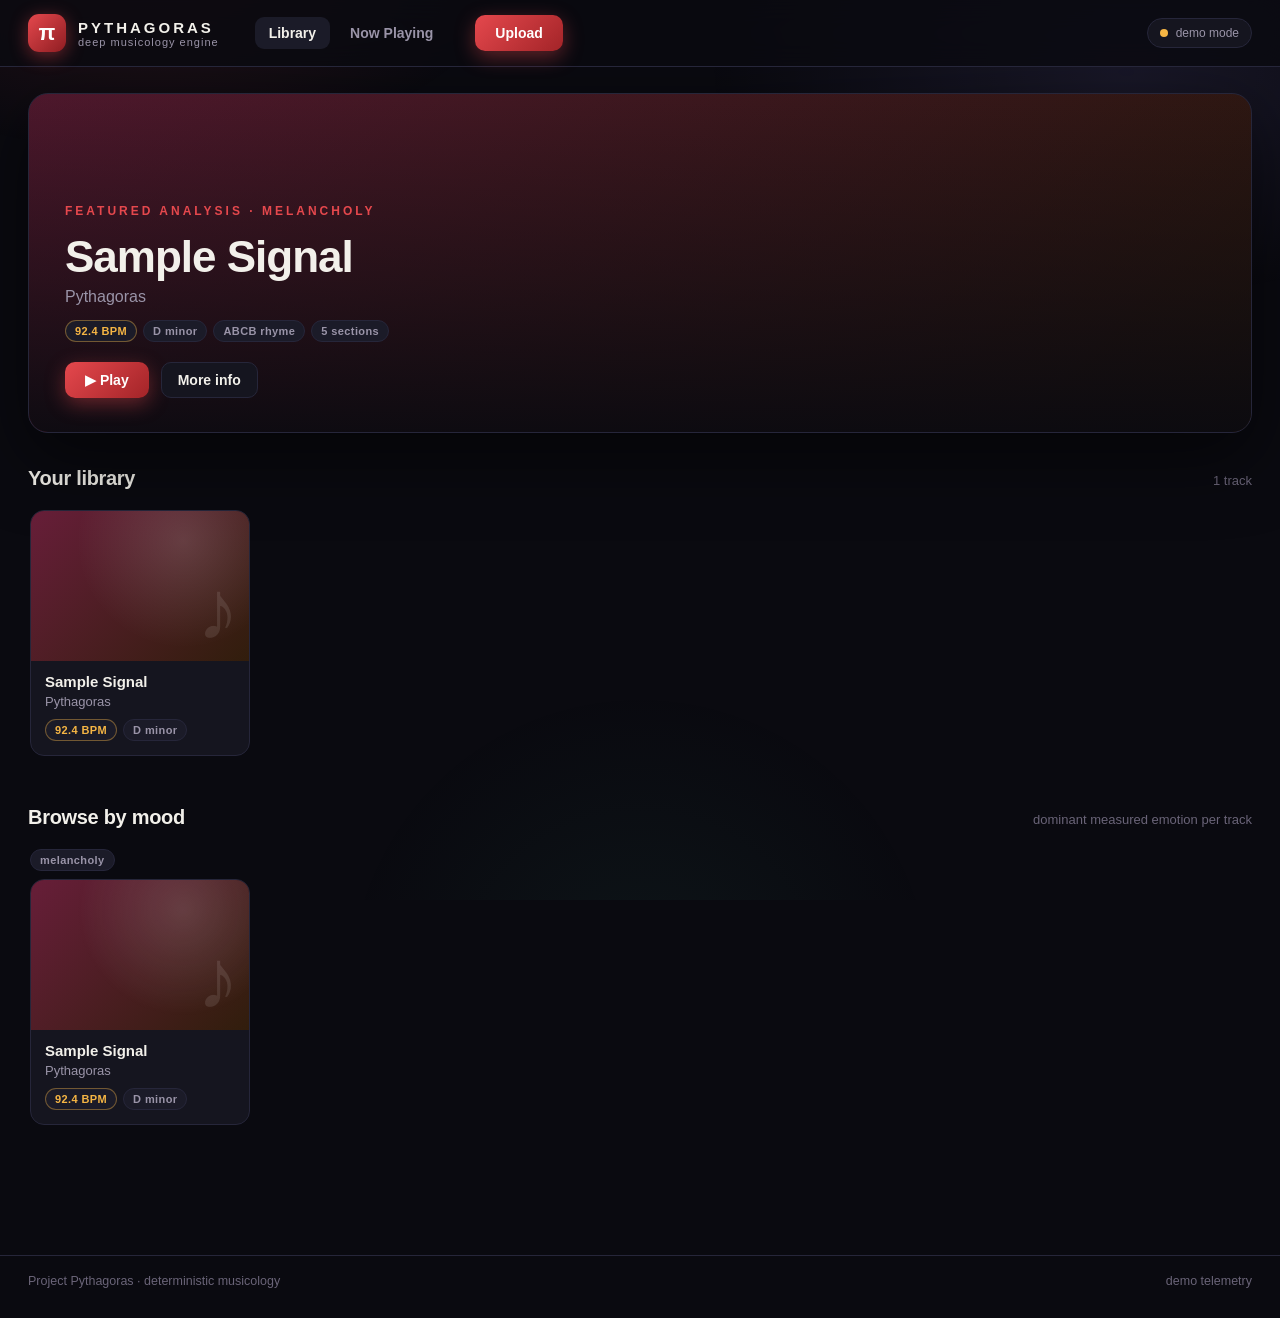
==== frontend/index.html @ 04fb575c "Dashboard: API defaults to same origin (fixes Codespaces/localhost)" ====
<!doctype html>
<html lang="en">
  <head>
    <meta charset="UTF-8" />
    <meta name="viewport" content="width=device-width, initial-scale=1.0" />
    <title>Project Pythagoras — Deep Musicology</title>
    <link rel="stylesheet" href="./styles.css" />
  </head>
  <body>
    <div id="bg-glow" aria-hidden="true"></div>

    <header id="topbar">
      <div class="brand">
        <div class="brand-mark">π</div>
        <div class="brand-text">
          <span class="brand-name">PYTHAGORAS</span>
          <span class="brand-sub">deep musicology engine</span>
        </div>
      </div>
      <nav class="topnav">
        <button class="nav-link active" data-nav="library">Library</button>
        <button class="nav-link" data-nav="detail-demo">Now Playing</button>
      </nav>
      <button id="upload-btn" class="cta-btn">Upload</button>
      <div id="analyzing-pill" class="analyzing-pill hidden"><span class="spinner"></span><span id="analyzing-label">Analyzing…</span></div>
      <div id="api-status" class="api-status" title="Backend connection">
        <span class="dot"></span><span class="label">connecting…</span>
      </div>
    </header>

    <main id="app">
      <!-- Library view -->
      <section id="view-library" class="view">
        <div id="billboard"></div>

        <div id="carousels"></div>
      </section>

      <!-- Track detail view -->
      <section id="view-detail" class="view hidden">
        <button id="back-btn" class="ghost-btn">← Library</button>
        <div id="detail-content"></div>
      </section>

      <div id="toast" class="toast hidden"></div>

      <!-- Upload modal -->
      <div id="upload-modal" class="modal hidden">
        <div class="modal-card up-card">
          <button id="up-close" class="modal-x" aria-label="Close">×</button>

          <div id="up-form">
            <p class="eyebrow">Ingest</p>
            <h2>Add to your library</h2>
            <p class="panel-sub">Drop audio and artwork. The pipeline measures everything before any story is told.</p>
            <div class="up-grid">
              <div class="up-dropzones">
                <div id="up-audio-dz" class="dropzone">
                  <input id="up-audio" type="file" accept=".mp3,.wav,.ogg,.flac,.m4a,.aac" hidden />
                  <div class="dz-idle" id="up-audio-idle">
                    <div class="dz-icon">♪</div>
                    <div><b>Drop audio here</b><span>or click to browse · mp3 wav ogg flac m4a</span></div>
                  </div>
                  <div class="dz-file hidden" id="up-audio-file">
                    <canvas id="up-wave" width="300" height="64"></canvas>
                    <div class="dz-file-meta">
                      <b id="up-audio-name">—</b><span id="up-audio-sub">—</span>
                    </div>
                    <button id="up-audio-clear" class="dz-clear" aria-label="Remove audio">×</button>
                  </div>
                </div>
                <div id="up-art-dz" class="dropzone dz-art">
                  <input id="up-artwork" type="file" accept=".jpg,.jpeg,.png,.webp" hidden />
                  <div class="dz-idle" id="up-art-idle">
                    <div class="dz-icon">◈</div>
                    <div><b>Cover art</b><span>optional · jpg png webp</span></div>
                  </div>
                  <img id="up-art-preview" class="dz-art-img hidden" alt="Cover art preview" />
                  <button id="up-art-clear" class="dz-clear hidden" aria-label="Remove artwork">×</button>
                </div>
              </div>
              <div class="up-meta">
                <label>Title<input id="up-title" type="text" placeholder="Track title" autocomplete="off" /></label>
                <label>Artist<input id="up-artist" type="text" placeholder="Artist" autocomplete="off" /></label>
                <div class="up-preview-label">Library preview</div>
                <div class="up-preview-card">
                  <div class="cover" id="up-preview-cover" style="--h1:280;--h2:330"><span class="cover-glyph">♪</span></div>
                  <div class="track-meta">
                    <h3 id="up-preview-title">Untitled</h3>
                    <p class="artist" id="up-preview-artist">Unknown Artist</p>
                    <div class="chip-row"><span class="chip">analysis pending</span></div>
                  </div>
                </div>
              </div>
            </div>
            <div class="modal-actions">
              <button id="up-cancel" class="ghost-btn">Cancel</button>
              <button id="up-submit" class="cta-btn">Upload &amp; analyze</button>
            </div>
          </div>

          <div id="up-progress" class="hidden">
            <p class="eyebrow">Pipeline</p>
            <h2 id="up-prog-title">Analyzing…</h2>
            <p class="panel-sub" id="up-prog-sub">Deterministic measurements, in order. Nothing is guessed.</p>
            <div class="pipe-bar"><div id="up-prog-fill"></div></div>
            <ol id="up-stages" class="pipe-stages"></ol>
          </div>
        </div>
      </div>

      <!-- Job progress -->
      <div id="job-panel" class="job-panel hidden">
        <button id="job-close" class="ghost-btn" aria-label="Dismiss">×</button>
        <div class="job-info"><b id="job-title">Analyzing…</b><span id="job-stage">Queued</span></div>
        <div class="job-bar"><div id="job-fill"></div></div>
      </div>
    </main>

    <footer id="footer">
      <span>Project Pythagoras · deterministic musicology</span>
      <span id="footer-mode">demo telemetry</span>
    </footer>

    <script>
      // Same-origin by default: when the API serves this page (localhost or a
      // Codespaces forwarded URL), the API is right here. Override by setting
      // window.PYTHAGORAS_API_BASE before this script if the API lives elsewhere.
      window.PYTHAGORAS_API_BASE = window.PYTHAGORAS_API_BASE || window.location.origin;
    </script>
    <script type="module" src="./src/main.js"></script>
  </body>
</html>
---- frontend/styles.css ----
/* Project Pythagoras — dark studio theme */

:root {
  --bg: #0a0a10;
  --bg-2: #101018;
  --surface: #15151f;
  --surface-2: #1b1b28;
  --border: #26263a;
  --text: #f2f0ea;
  --muted: #9a94a8;
  --faint: #6a6478;
  --accent: #e5484d;
  --accent-soft: rgba(229, 72, 77, 0.14);
  --amber: #f5b544;
  --teal: #4fd1a5;
  --violet: #9b8cff;
  --radius: 14px;
  --font: "Inter", -apple-system, BlinkMacSystemFont, "Segoe UI", Roboto, sans-serif;
}

* { box-sizing: border-box; }
html, body { margin: 0; padding: 0; }
body {
  background: var(--bg);
  color: var(--text);
  font-family: var(--font);
  min-height: 100vh;
  -webkit-font-smoothing: antialiased;
}

#bg-glow {
  position: fixed; inset: 0; pointer-events: none; z-index: 0;
  background:
    radial-gradient(600px 320px at 12% -4%, rgba(229, 72, 77, 0.13), transparent 60%),
    radial-gradient(700px 380px at 88% 8%, rgba(155, 140, 255, 0.10), transparent 60%),
    radial-gradient(500px 500px at 50% 110%, rgba(79, 209, 165, 0.06), transparent 60%);
}

#topbar {
  position: sticky; top: 0; z-index: 20;
  display: flex; align-items: center; gap: 28px;
  padding: 14px 28px;
  background: rgba(10, 10, 16, 0.82);
  backdrop-filter: blur(14px);
  border-bottom: 1px solid var(--border);
}
.brand { display: flex; align-items: center; gap: 12px; }
.brand-mark {
  width: 38px; height: 38px; border-radius: 11px;
  display: grid; place-items: center;
  font-size: 22px; font-weight: 800; color: #fff;
  background: linear-gradient(135deg, var(--accent), #8f1d22);
  box-shadow: 0 4px 18px rgba(229, 72, 77, 0.45);
}
.brand-name { display: block; font-weight: 800; letter-spacing: 3px; font-size: 15px; }
.brand-sub { display: block; font-size: 11px; color: var(--muted); letter-spacing: 1px; }
.topnav { display: flex; gap: 6px; margin-left: 8px; }
.nav-link {
  background: none; border: none; color: var(--muted);
  font-size: 14px; font-weight: 600; padding: 8px 14px; border-radius: 9px;
  cursor: pointer; transition: all .18s;
}
.nav-link:hover { color: var(--text); background: var(--surface); }
.nav-link.active { color: var(--text); background: var(--surface-2); }
.api-status {
  margin-left: auto; display: flex; align-items: center; gap: 8px;
  font-size: 12px; color: var(--muted);
  padding: 7px 12px; border: 1px solid var(--border); border-radius: 99px;
  background: var(--surface);
}
.api-status .dot { width: 8px; height: 8px; border-radius: 50%; background: var(--amber); }
.api-status.ok .dot { background: var(--teal); box-shadow: 0 0 8px var(--teal); }
.api-status.ok .label { color: var(--teal); }

#app { position: relative; z-index: 1; max-width: 1280px; margin: 0 auto; padding: 0 28px 80px; }
.view.hidden { display: none; }

/* ---------- Hero ---------- */
.hero {
  display: grid; grid-template-columns: 1.1fr 0.9fr; gap: 40px;
  align-items: center; padding: 56px 0 40px;
}
.eyebrow {
  text-transform: uppercase; letter-spacing: 3px; font-size: 12px;
  color: var(--accent); font-weight: 700; margin: 0 0 14px;
}
.hero h1 { font-size: 46px; line-height: 1.08; margin: 0 0 16px; font-weight: 800; letter-spacing: -1px; }
.hero h1 em { font-style: normal; color: var(--accent); }
.lede { color: var(--muted); font-size: 16px; line-height: 1.65; max-width: 52ch; margin: 0 0 28px; }
.hero-stats { display: flex; gap: 34px; }
.stat-num { display: block; font-size: 30px; font-weight: 800; }
.stat-label { font-size: 12px; color: var(--muted); text-transform: uppercase; letter-spacing: 1.5px; }
.hero-visual canvas { width: 100%; height: auto; border-radius: var(--radius); border: 1px solid var(--border); background: var(--bg-2); }

/* ---------- Carousels ---------- */
.carousel-block { margin: 34px 0; }
.carousel-head { display: flex; align-items: baseline; justify-content: space-between; margin-bottom: 14px; }
.carousel-head h2 { font-size: 20px; margin: 0; font-weight: 750; letter-spacing: -0.3px; }
.carousel-head span { font-size: 13px; color: var(--faint); }
.carousel {
  display: flex; gap: 16px; overflow-x: auto; padding: 6px 2px 16px;
  scroll-snap-type: x mandatory; scrollbar-width: thin;
}
.track-card {
  flex: 0 0 220px; scroll-snap-align: start;
  background: var(--surface); border: 1px solid var(--border);
  border-radius: var(--radius); overflow: hidden; cursor: pointer;
  transition: transform .18s, border-color .18s, box-shadow .18s;
}
.track-card:hover { transform: translateY(-4px); border-color: #3a3a55; box-shadow: 0 14px 34px rgba(0,0,0,.5); }
.cover {
  height: 150px; position: relative; overflow: hidden;
  background: linear-gradient(135deg, hsl(var(--h1), 55%, 26%), hsl(var(--h2), 60%, 12%));
}
.cover::after {
  content: ""; position: absolute; inset: 0;
  background: radial-gradient(circle at 70% 20%, rgba(255,255,255,.14), transparent 55%);
}
.cover .cover-glyph {
  position: absolute; right: 10px; bottom: 2px;
  font-size: 84px; font-weight: 900; color: rgba(255,255,255,.10);
}
.cover .play-hover {
  position: absolute; inset: 0; display: grid; place-items: center;
  background: rgba(0,0,0,.45); opacity: 0; transition: opacity .18s;
}
.track-card:hover .play-hover { opacity: 1; }
.play-hover .pp {
  width: 52px; height: 52px; border-radius: 50%; border: none; cursor: pointer;
  background: var(--accent); color: #fff; font-size: 20px;
  box-shadow: 0 6px 22px rgba(229,72,77,.55);
}
.track-meta { padding: 12px 14px 14px; }
.track-meta h3 { margin: 0 0 4px; font-size: 15px; font-weight: 700; white-space: nowrap; overflow: hidden; text-overflow: ellipsis; }
.track-meta .artist { margin: 0 0 10px; font-size: 13px; color: var(--muted); }
.chip-row { display: flex; gap: 6px; flex-wrap: wrap; }
.chip {
  font-size: 11px; font-weight: 700; padding: 4px 9px; border-radius: 99px;
  background: var(--surface-2); border: 1px solid var(--border); color: var(--muted);
  letter-spacing: .4px;
}
.chip.hot { color: var(--amber); border-color: rgba(245,181,68,.4); }
.empty-note { color: var(--faint); font-size: 14px; padding: 18px; border: 1px dashed var(--border); border-radius: var(--radius); }

/* ---------- Detail ---------- */
.ghost-btn {
  background: var(--surface); border: 1px solid var(--border); color: var(--text);
  padding: 9px 16px; border-radius: 10px; cursor: pointer; font-size: 14px; font-weight: 600;
  margin: 26px 0 18px; transition: all .18s;
}
.ghost-btn:hover { border-color: #3a3a55; background: var(--surface-2); }
.detail-head { display: flex; gap: 26px; align-items: center; margin-bottom: 26px; }
.detail-cover {
  width: 168px; height: 168px; border-radius: 18px; flex: none; position: relative; overflow: hidden;
  background: linear-gradient(135deg, hsl(var(--h1), 55%, 30%), hsl(var(--h2), 60%, 13%));
  border: 1px solid var(--border);
  box-shadow: 0 18px 50px rgba(0,0,0,.55);
}
.detail-cover .cover-glyph { position: absolute; right: 12px; bottom: 0; font-size: 120px; font-weight: 900; color: rgba(255,255,255,.12); }
.detail-head h1 { margin: 0 0 6px; font-size: 34px; letter-spacing: -0.8px; }
.detail-head .artist { margin: 0 0 14px; color: var(--muted); font-size: 16px; }
.panel {
  background: var(--surface); border: 1px solid var(--border);
  border-radius: var(--radius); padding: 20px 22px; margin-bottom: 20px;
}
.panel h2 { margin: 0 0 4px; font-size: 16px; font-weight: 750; letter-spacing: .2px; }
.panel .panel-sub { margin: 0 0 16px; font-size: 13px; color: var(--faint); }
.detail-grid { display: grid; grid-template-columns: 1.5fr 1fr; gap: 20px; align-items: start; }
@media (max-width: 900px) { .detail-grid { grid-template-columns: 1fr; } .hero { grid-template-columns: 1fr; } }

/* Player */
.transport { display: flex; align-items: center; gap: 16px; margin-bottom: 14px; }
.big-play {
  width: 58px; height: 58px; border-radius: 50%; border: none; cursor: pointer; flex: none;
  background: linear-gradient(135deg, var(--accent), #a32428); color: #fff; font-size: 22px;
  box-shadow: 0 8px 26px rgba(229,72,77,.5); transition: transform .15s;
}
.big-play:hover { transform: scale(1.06); }
.big-play:disabled { opacity: .45; cursor: default; transform: none; }
.time-read { font-variant-numeric: tabular-nums; font-size: 14px; color: var(--muted); white-space: nowrap; }
.time-read b { color: var(--text); font-weight: 700; }
.deck-toggle { margin-left: auto; display: flex; background: var(--bg-2); border: 1px solid var(--border); border-radius: 10px; padding: 3px; }
.deck-toggle button {
  border: none; background: none; color: var(--muted); font-size: 12.5px; font-weight: 700;
  padding: 7px 13px; border-radius: 7px; cursor: pointer;
}
.deck-toggle button.active { background: var(--surface-2); color: var(--text); box-shadow: 0 2px 8px rgba(0,0,0,.4); }
#wave-wrap { position: relative; }
#wave { width: 100%; height: 132px; display: block; border-radius: 10px; background: var(--bg-2); border: 1px solid var(--border); cursor: pointer; }
.seg-legend { display: flex; gap: 8px; flex-wrap: wrap; margin-top: 12px; }
.seg-pill {
  font-size: 12px; font-weight: 700; padding: 5px 11px; border-radius: 99px; cursor: pointer;
  border: 1px solid var(--border); background: var(--bg-2); color: var(--muted); transition: all .15s;
}
.seg-pill.active { color: #fff; border-color: transparent; }
.chord-strip { display: flex; gap: 8px; margin-top: 14px; flex-wrap: wrap; }
.chord-chip {
  min-width: 52px; text-align: center; font-weight: 800; font-size: 15px;
  padding: 8px 10px; border-radius: 10px; border: 1px solid var(--border);
  background: var(--bg-2); color: var(--muted); transition: all .15s;
}
.chord-chip.active { color: #0a0a10; background: var(--amber); border-color: var(--amber); box-shadow: 0 0 16px rgba(245,181,68,.5); }
.player-note { margin: 12px 0 0; font-size: 12.5px; color: var(--faint); }

/* Telemetry */
.tele-grid { display: grid; grid-template-columns: repeat(4, 1fr); gap: 12px; margin-bottom: 18px; }
@media (max-width: 700px) { .tele-grid { grid-template-columns: repeat(2, 1fr); } }
.tele-cell { background: var(--bg-2); border: 1px solid var(--border); border-radius: 11px; padding: 13px 14px; }
.tele-cell .k { font-size: 11px; text-transform: uppercase; letter-spacing: 1.4px; color: var(--faint); margin-bottom: 6px; }
.tele-cell .v { font-size: 21px; font-weight: 800; }
.tele-cell .v small { font-size: 13px; color: var(--muted); font-weight: 600; }
.mood-row { margin: 10px 0; }
.mood-row .mood-top { display: flex; justify-content: space-between; font-size: 13px; margin-bottom: 6px; }
.mood-row .mood-top b { text-transform: capitalize; }
.mood-row .mood-top span { color: var(--muted); font-variant-numeric: tabular-nums; }
.mood-bar { height: 8px; border-radius: 99px; background: var(--bg-2); border: 1px solid var(--border); overflow: hidden; }
.mood-fill { height: 100%; border-radius: 99px; background: linear-gradient(90deg, var(--violet), var(--accent)); transition: width .6s ease; }
.essay { color: #d8d4c8; line-height: 1.75; font-size: 14.5px; margin: 0; }

/* Lyrics */
.lyrics { max-height: 420px; overflow-y: auto; padding-right: 8px; }
.lyric-line {
  display: flex; align-items: center; gap: 12px; padding: 10px 12px; border-radius: 10px;
  cursor: pointer; transition: background .15s; border: 1px solid transparent;
}
.lyric-line:hover { background: var(--surface-2); }
.lyric-line .ts { font-size: 11.5px; color: var(--faint); font-variant-numeric: tabular-nums; min-width: 88px; }
.lyric-line .txt { flex: 1; font-size: 15px; }
.lyric-line .rhyme {
  font-size: 11px; font-weight: 800; width: 24px; height: 24px; border-radius: 7px;
  display: grid; place-items: center; background: var(--bg-2);
  border: 1px solid var(--border); color: var(--violet); flex: none;
}
.lyric-line.active { background: var(--accent-soft); border-color: rgba(229,72,77,.45); }
.lyric-line.active .txt { color: #fff; font-weight: 700; }
.lyric-line.active .rhyme { background: var(--accent); color: #fff; border-color: var(--accent); }
.lyric-line.past { opacity: .55; }

.toast {
  position: fixed; bottom: 26px; left: 50%; transform: translateX(-50%);
  background: var(--surface-2); border: 1px solid var(--border); color: var(--text);
  padding: 12px 20px; border-radius: 12px; font-size: 14px; z-index: 50;
  box-shadow: 0 12px 40px rgba(0,0,0,.6);
}
.toast.hidden { display: none; }

#footer {
  position: relative; z-index: 1; max-width: 1280px; margin: 0 auto; padding: 18px 28px 30px;
  display: flex; justify-content: space-between; font-size: 12.5px; color: var(--faint);
  border-top: 1px solid var(--border);
}

/* ---------- Netflix-style billboard ---------- */
#billboard { margin: 26px 0 6px; }
.billboard {
  position: relative; border-radius: 20px; overflow: hidden;
  border: 1px solid var(--border); min-height: 340px;
  display: flex; align-items: flex-end;
  background: linear-gradient(135deg, hsl(var(--h1, 350), 55%, 22%), hsl(var(--h2, 40), 60%, 10%));
  box-shadow: 0 24px 70px rgba(0, 0, 0, 0.55);
}
.billboard-empty { min-height: 220px; align-items: center; }
.billboard-art { position: absolute; inset: 0; width: 100%; height: 100%; object-fit: cover; }
.billboard-shade {
  position: absolute; inset: 0;
  background: linear-gradient(180deg, rgba(10,10,16,0.12) 0%, rgba(10,10,16,0.55) 55%, rgba(10,10,16,0.93) 100%);
}
.billboard-copy { position: relative; padding: 34px 36px; max-width: 660px; }
.billboard-copy h1 { font-size: 44px; margin: 0 0 6px; letter-spacing: -1px; font-weight: 800; }
.billboard-copy h1 em { font-style: normal; color: var(--accent); }
.billboard-copy .artist { color: var(--muted); margin: 0 0 14px; font-size: 16px; }
.billboard-copy .lede { color: var(--muted); font-size: 15px; line-height: 1.6; max-width: 52ch; margin: 0; }
.billboard-actions { display: flex; gap: 12px; margin-top: 20px; align-items: center; }
.billboard-actions .ghost-btn { margin: 0; }

/* ---------- Buttons ---------- */
.cta-btn {
  background: linear-gradient(135deg, var(--accent), #a32428); color: #fff;
  border: none; padding: 10px 20px; border-radius: 10px;
  font-weight: 700; font-size: 14px; cursor: pointer;
  box-shadow: 0 6px 20px rgba(229, 72, 77, 0.4); transition: transform 0.15s;
  white-space: nowrap;
}
.cta-btn:hover { transform: translateY(-1px); }
.cta-btn:disabled { opacity: 0.5; cursor: default; transform: none; }

/* ---------- Artwork ---------- */
.cover-img { position: absolute; inset: 0; width: 100%; height: 100%; object-fit: cover; }

/* ---------- Upload modal ---------- */
.modal {
  position: fixed; inset: 0; z-index: 60; padding: 20px;
  background: rgba(5, 5, 10, 0.72); backdrop-filter: blur(6px);
  display: grid; place-items: center;
}
.modal.hidden { display: none; }
.modal-card {
  width: 100%; max-width: 440px; background: var(--surface);
  border: 1px solid var(--border); border-radius: 18px;
  padding: 26px 28px; box-shadow: 0 30px 80px rgba(0, 0, 0, 0.6);
}
.modal-card h2 { margin: 0 0 4px; font-size: 20px; font-weight: 750; }
.modal-card .panel-sub { margin: 0; font-size: 13px; color: var(--faint); }
.modal-card label { display: block; font-size: 13px; font-weight: 600; color: var(--muted); margin: 14px 0 0; }
.modal-card input[type="text"] {
  width: 100%; margin-top: 6px; background: var(--bg-2);
  border: 1px solid var(--border); border-radius: 10px;
  color: var(--text); padding: 10px 12px; font-size: 14px;
}
.modal-card input[type="text"]:focus { outline: none; border-color: var(--accent); }
.modal-card input[type="file"] { margin-top: 6px; font-size: 13px; color: var(--muted); width: 100%; }
.modal-actions { display: flex; justify-content: flex-end; gap: 10px; margin-top: 22px; }
.modal-actions .ghost-btn { margin: 0; }

/* ---------- Job progress panel ---------- */
.job-panel {
  position: fixed; bottom: 26px; right: 26px; z-index: 55; width: 330px;
  background: var(--surface-2); border: 1px solid var(--border);
  border-radius: 14px; padding: 16px 18px;
  box-shadow: 0 16px 50px rgba(0, 0, 0, 0.6);
}
.job-panel.hidden { display: none; }
.job-info { display: flex; justify-content: space-between; align-items: baseline; gap: 10px; margin-bottom: 10px; padding-right: 26px; }
.job-info b { font-size: 14px; white-space: nowrap; overflow: hidden; text-overflow: ellipsis; }
.job-info span { font-size: 12px; color: var(--muted); white-space: nowrap; }
.job-bar { height: 8px; border-radius: 99px; background: var(--bg); border: 1px solid var(--border); overflow: hidden; }
#job-fill { height: 100%; width: 0%; border-radius: 99px; background: linear-gradient(90deg, var(--violet), var(--accent)); transition: width 0.5s ease; }
#job-close { position: absolute; top: 6px; right: 8px; margin: 0; padding: 4px 10px; font-size: 16px; line-height: 1; }

/* ---------- Upload: ingest studio ---------- */
.up-card { max-width: 720px; position: relative; }
.modal-x {
  position: absolute; top: 12px; right: 14px;
  background: none; border: none; color: var(--faint);
  font-size: 22px; cursor: pointer; line-height: 1; padding: 6px;
}
.modal-x:hover { color: var(--text); }
.up-card h2 { margin: 0 0 4px; font-size: 22px; font-weight: 800; letter-spacing: -0.4px; }
.up-grid { display: grid; grid-template-columns: 1fr 1fr; gap: 20px; margin-top: 18px; }
@media (max-width: 640px) { .up-grid { grid-template-columns: 1fr; } }

.dropzone {
  border: 1.5px dashed #3a3a55; border-radius: 14px;
  background: var(--bg-2); cursor: pointer;
  padding: 22px 18px; text-align: center;
  transition: border-color 0.18s, background 0.18s, box-shadow 0.18s;
  position: relative; overflow: hidden; margin-bottom: 14px;
}
.dropzone:hover { border-color: var(--violet); }
.dropzone.drag {
  border-color: var(--accent); background: var(--accent-soft);
  box-shadow: 0 0 0 4px rgba(229, 72, 77, 0.15), 0 0 30px rgba(229, 72, 77, 0.25);
}
.dz-idle { display: flex; align-items: center; justify-content: center; gap: 14px; }
.dz-icon {
  width: 46px; height: 46px; border-radius: 13px; flex: none;
  display: grid; place-items: center; font-size: 22px; color: #fff;
  background: linear-gradient(135deg, var(--violet), #5a4fd1);
  box-shadow: 0 6px 18px rgba(155, 140, 255, 0.4);
}
.dz-art .dz-icon { background: linear-gradient(135deg, var(--teal), #2a7a5c); box-shadow: 0 6px 18px rgba(79, 209, 165, 0.35); }
.dz-idle b { display: block; font-size: 14px; }
.dz-idle span { display: block; font-size: 12px; color: var(--faint); margin-top: 3px; }
.dz-file { display: flex; align-items: center; gap: 12px; text-align: left; }
#up-wave { width: 120px; height: 44px; flex: none; border-radius: 8px; background: rgba(0, 0, 0, 0.3); }
.dz-file-meta { flex: 1; min-width: 0; }
.dz-file-meta b { display: block; font-size: 13px; white-space: nowrap; overflow: hidden; text-overflow: ellipsis; }
.dz-file-meta span { font-size: 12px; color: var(--muted); font-variant-numeric: tabular-nums; }
.dz-clear {
  position: absolute; top: 8px; right: 8px;
  width: 26px; height: 26px; border-radius: 50%;
  background: rgba(0, 0, 0, 0.55); border: 1px solid var(--border);
  color: var(--text); cursor: pointer; font-size: 14px; line-height: 1;
}
.dz-clear:hover { background: var(--accent); border-color: var(--accent); }
.dz-art { min-height: 118px; display: grid; place-items: center; }
.dz-art-img { position: absolute; inset: 0; width: 100%; height: 100%; object-fit: cover; }
.up-meta label { margin-top: 0; margin-bottom: 14px; }
.up-preview-label { font-size: 11px; text-transform: uppercase; letter-spacing: 1.6px; color: var(--faint); margin: 4px 0 8px; }
.up-preview-card {
  background: var(--bg-2); border: 1px solid var(--border);
  border-radius: var(--radius); overflow: hidden;
  box-shadow: 0 10px 30px rgba(0, 0, 0, 0.4);
}
.up-preview-card .cover { height: 120px; }
.up-preview-card .track-meta { padding: 10px 12px 12px; }
.up-preview-card .track-meta h3 { font-size: 14px; }

/* ---------- Pipeline progress ---------- */
#up-progress h2 { margin: 0 0 4px; }
.pipe-bar { height: 10px; border-radius: 99px; background: var(--bg-2); border: 1px solid var(--border); overflow: hidden; margin: 18px 0 20px; }
#up-prog-fill { height: 100%; width: 0%; border-radius: 99px; background: linear-gradient(90deg, var(--violet), var(--accent), var(--amber)); transition: width 0.5s ease; }
.pipe-stages { list-style: none; margin: 0; padding: 0; display: grid; grid-template-columns: 1fr 1fr; gap: 8px 18px; }
@media (max-width: 640px) { .pipe-stages { grid-template-columns: 1fr; } }
.pipe-stages li { display: flex; align-items: center; gap: 10px; font-size: 13.5px; color: var(--faint); padding: 7px 0; }
.st-ic {
  width: 20px; height: 20px; border-radius: 50%; flex: none;
  border: 2px solid #3a3a55; display: grid; place-items: center;
  font-size: 11px; color: transparent; transition: all 0.25s;
}
.pipe-stages li.done { color: var(--muted); }
.pipe-stages li.done .st-ic { border-color: var(--teal); background: var(--teal); color: #06281c; }
.pipe-stages li.done .st-ic::after { content: "✓"; font-weight: 800; }
.pipe-stages li.active { color: var(--text); font-weight: 700; }
.pipe-stages li.active .st-ic { border-color: var(--accent); animation: pulse-ring 1.1s ease-in-out infinite; }
.pipe-stages li.active .st-ic::after { content: ""; width: 8px; height: 8px; border-radius: 50%; background: var(--accent); }
@keyframes pulse-ring {
  0%, 100% { box-shadow: 0 0 0 0 rgba(229, 72, 77, 0.45); }
  50% { box-shadow: 0 0 0 6px rgba(229, 72, 77, 0); }
}

/* ---------- Analyzing indicator ---------- */
.analyzing-pill {
  display: flex; align-items: center; gap: 8px;
  font-size: 12.5px; font-weight: 700; color: var(--amber);
  padding: 7px 14px; border: 1px solid rgba(245, 181, 68, 0.45);
  border-radius: 99px; background: rgba(245, 181, 68, 0.08);
  white-space: nowrap;
}
.analyzing-pill.hidden { display: none; }
.analyzing-pill .spinner {
  width: 12px; height: 12px; border-radius: 50%; flex: none;
  border: 2px solid rgba(245, 181, 68, 0.3); border-top-color: var(--amber);
  animation: spin 0.8s linear infinite;
}
@keyframes spin { to { transform: rotate(360deg); } }
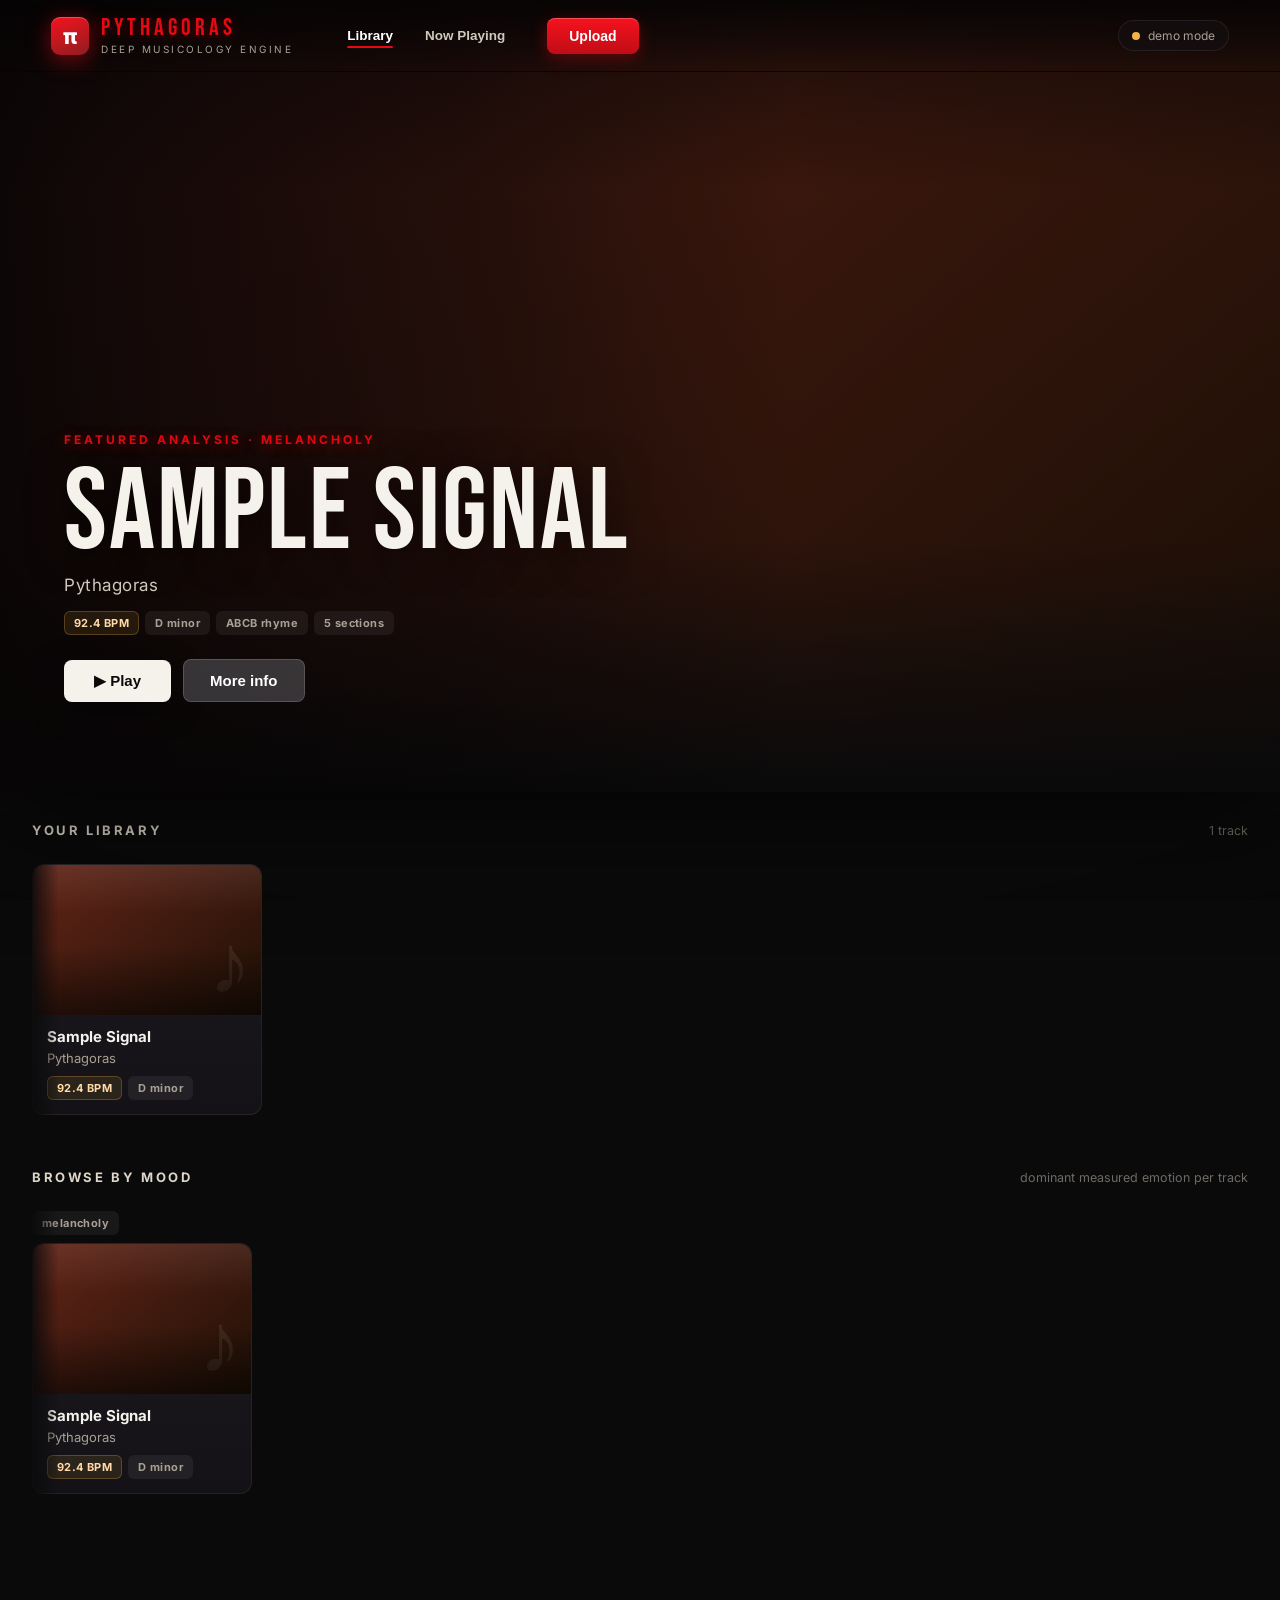
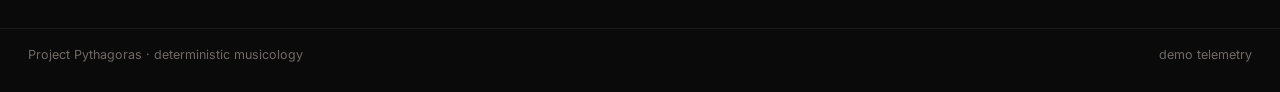
==== commit fb297fbf: "Netflix-cinematic reskin: full-bleed billboard, glass nav, red/black palette, hover-lift rows" ====
--- a/frontend/index.html
+++ b/frontend/index.html
@@ -4,6 +4,12 @@
     <meta charset="UTF-8" />
     <meta name="viewport" content="width=device-width, initial-scale=1.0" />
     <title>Project Pythagoras — Deep Musicology</title>
+    <link rel="preconnect" href="https://fonts.googleapis.com" />
+    <link rel="preconnect" href="https://fonts.gstatic.com" crossorigin />
+    <link
+      href="https://fonts.googleapis.com/css2?family=Bebas+Neue&family=Inter:wght@400;600;700;800&display=swap"
+      rel="stylesheet"
+    />
     <link rel="stylesheet" href="./styles.css" />
   </head>
   <body>
@@ -105,6 +111,7 @@
             <p class="panel-sub" id="up-prog-sub">Deterministic measurements, in order. Nothing is guessed.</p>
             <div class="pipe-bar"><div id="up-prog-fill"></div></div>
             <ol id="up-stages" class="pipe-stages"></ol>
+            <button id="up-back" class="ghost-btn hidden" style="margin-top:18px">← Back to upload</button>
           </div>
         </div>
       </div>
--- a/frontend/styles.css
+++ b/frontend/styles.css
@@ -1,24 +1,30 @@
-/* Project Pythagoras — dark studio theme */
+/* Project Pythagoras — cinematic streaming theme (Netflix-grade, red/black night-sky) */
 
 :root {
-  --bg: #0a0a10;
-  --bg-2: #101018;
-  --surface: #15151f;
-  --surface-2: #1b1b28;
-  --border: #26263a;
-  --text: #f2f0ea;
-  --muted: #9a94a8;
-  --faint: #6a6478;
-  --accent: #e5484d;
-  --accent-soft: rgba(229, 72, 77, 0.14);
+  --bg: #0a0a0b;
+  --bg-2: #121013;
+  --surface: rgba(22, 19, 21, 0.66);
+  --surface-2: rgba(30, 26, 29, 0.72);
+  --surface-solid: #171417;
+  --border: rgba(255, 255, 255, 0.08);
+  --border-strong: rgba(255, 255, 255, 0.16);
+  --text: #f5f2ec;
+  --muted: #a8a094;
+  --faint: #6f6a62;
+  --accent: #e50914;            /* netflix red */
+  --accent-deep: #8f1d22;
+  --accent-soft: rgba(229, 9, 20, 0.14);
   --amber: #f5b544;
-  --teal: #4fd1a5;
-  --violet: #9b8cff;
+  --copper: #d97b2f;
+  --teal: #4fd1a5;              /* functional ok-states only */
+  --violet: #b06a3b;           /* remapped: warm ember, never purple */
   --radius: 14px;
   --font: "Inter", -apple-system, BlinkMacSystemFont, "Segoe UI", Roboto, sans-serif;
+  --display: "Bebas Neue", "Arial Narrow", "Helvetica Neue", Impact, sans-serif;
 }
 
 * { box-sizing: border-box; }
+html { scroll-behavior: smooth; }
 html, body { margin: 0; padding: 0; }
 body {
   background: var(--bg);
@@ -27,64 +33,84 @@
   min-height: 100vh;
   -webkit-font-smoothing: antialiased;
 }
-
+::selection { background: var(--accent); color: #fff; }
+:focus-visible { outline: 2px solid var(--accent); outline-offset: 2px; }
+
+/* Cinematic atmosphere: faint red aura up top + vignette closing in at the edges */
 #bg-glow {
   position: fixed; inset: 0; pointer-events: none; z-index: 0;
   background:
-    radial-gradient(600px 320px at 12% -4%, rgba(229, 72, 77, 0.13), transparent 60%),
-    radial-gradient(700px 380px at 88% 8%, rgba(155, 140, 255, 0.10), transparent 60%),
-    radial-gradient(500px 500px at 50% 110%, rgba(79, 209, 165, 0.06), transparent 60%);
-}
-
+    radial-gradient(900px 420px at 50% -8%, rgba(229, 9, 20, 0.13), transparent 60%),
+    radial-gradient(140% 105% at 50% 42%, transparent 58%, rgba(0, 0, 0, 0.62) 100%);
+}
+
+/* ---------- Floating glass top nav ---------- */
 #topbar {
-  position: sticky; top: 0; z-index: 20;
+  position: fixed; top: 0; left: 0; right: 0; z-index: 20;
   display: flex; align-items: center; gap: 28px;
-  padding: 14px 28px;
-  background: rgba(10, 10, 16, 0.82);
-  backdrop-filter: blur(14px);
-  border-bottom: 1px solid var(--border);
+  padding: 16px 4vw;
+  background: linear-gradient(180deg, rgba(4, 3, 4, 0.78) 0%, rgba(4, 3, 4, 0.25) 70%, transparent 100%);
+  border-bottom: 1px solid transparent;
+  transition: background 0.35s ease, border-color 0.35s ease, backdrop-filter 0.35s ease;
+}
+#topbar.scrolled {
+  background: rgba(8, 7, 8, 0.88);
+  -webkit-backdrop-filter: blur(18px);
+  backdrop-filter: blur(18px);
+  border-bottom-color: var(--border);
 }
 .brand { display: flex; align-items: center; gap: 12px; }
 .brand-mark {
-  width: 38px; height: 38px; border-radius: 11px;
+  width: 38px; height: 38px; border-radius: 9px;
   display: grid; place-items: center;
   font-size: 22px; font-weight: 800; color: #fff;
-  background: linear-gradient(135deg, var(--accent), #8f1d22);
-  box-shadow: 0 4px 18px rgba(229, 72, 77, 0.45);
-}
-.brand-name { display: block; font-weight: 800; letter-spacing: 3px; font-size: 15px; }
-.brand-sub { display: block; font-size: 11px; color: var(--muted); letter-spacing: 1px; }
-.topnav { display: flex; gap: 6px; margin-left: 8px; }
+  background: linear-gradient(160deg, #f6121d, var(--accent-deep));
+  box-shadow: 0 4px 22px rgba(229, 9, 20, 0.55), inset 0 1px 0 rgba(255,255,255,.25);
+}
+.brand-name {
+  display: block; font-family: var(--display);
+  font-size: 24px; letter-spacing: 4px; line-height: 1; color: var(--accent);
+  text-shadow: 0 2px 14px rgba(229, 9, 20, 0.4);
+}
+.brand-sub { display: block; font-size: 10px; color: var(--muted); letter-spacing: 2.5px; text-transform: uppercase; margin-top: 3px; }
+.topnav { display: flex; gap: 4px; margin-left: 12px; }
 .nav-link {
-  background: none; border: none; color: var(--muted);
-  font-size: 14px; font-weight: 600; padding: 8px 14px; border-radius: 9px;
-  cursor: pointer; transition: all .18s;
-}
-.nav-link:hover { color: var(--text); background: var(--surface); }
-.nav-link.active { color: var(--text); background: var(--surface-2); }
+  background: none; border: none; color: #cfc9bd;
+  font-size: 13.5px; font-weight: 600; padding: 8px 14px; border-radius: 8px;
+  cursor: pointer; transition: color 0.18s;
+  position: relative;
+}
+.nav-link:hover { color: #fff; }
+.nav-link.active { color: #fff; }
+.nav-link.active::after {
+  content: ""; position: absolute; left: 14px; right: 14px; bottom: 3px; height: 2px;
+  background: var(--accent); border-radius: 2px;
+}
 .api-status {
   margin-left: auto; display: flex; align-items: center; gap: 8px;
   font-size: 12px; color: var(--muted);
-  padding: 7px 12px; border: 1px solid var(--border); border-radius: 99px;
-  background: var(--surface);
+  padding: 7px 13px; border: 1px solid var(--border); border-radius: 99px;
+  background: rgba(20, 18, 20, 0.55);
+  -webkit-backdrop-filter: blur(10px); backdrop-filter: blur(10px);
 }
 .api-status .dot { width: 8px; height: 8px; border-radius: 50%; background: var(--amber); }
 .api-status.ok .dot { background: var(--teal); box-shadow: 0 0 8px var(--teal); }
 .api-status.ok .label { color: var(--teal); }
 
 #app { position: relative; z-index: 1; max-width: 1280px; margin: 0 auto; padding: 0 28px 80px; }
+#view-detail { padding-top: 92px; }
 .view.hidden { display: none; }
 
-/* ---------- Hero ---------- */
+/* ---------- Hero (legacy block, kept for compatibility) ---------- */
 .hero {
   display: grid; grid-template-columns: 1.1fr 0.9fr; gap: 40px;
-  align-items: center; padding: 56px 0 40px;
+  align-items: center; padding: 120px 0 40px;
 }
 .eyebrow {
   text-transform: uppercase; letter-spacing: 3px; font-size: 12px;
   color: var(--accent); font-weight: 700; margin: 0 0 14px;
 }
-.hero h1 { font-size: 46px; line-height: 1.08; margin: 0 0 16px; font-weight: 800; letter-spacing: -1px; }
+.hero h1 { font-family: var(--display); font-size: 64px; line-height: 0.95; margin: 0 0 16px; letter-spacing: 1px; }
 .hero h1 em { font-style: normal; color: var(--accent); }
 .lede { color: var(--muted); font-size: 16px; line-height: 1.65; max-width: 52ch; margin: 0 0 28px; }
 .hero-stats { display: flex; gap: 34px; }
@@ -92,78 +118,101 @@
 .stat-label { font-size: 12px; color: var(--muted); text-transform: uppercase; letter-spacing: 1.5px; }
 .hero-visual canvas { width: 100%; height: auto; border-radius: var(--radius); border: 1px solid var(--border); background: var(--bg-2); }
 
-/* ---------- Carousels ---------- */
-.carousel-block { margin: 34px 0; }
-.carousel-head { display: flex; align-items: baseline; justify-content: space-between; margin-bottom: 14px; }
-.carousel-head h2 { font-size: 20px; margin: 0; font-weight: 750; letter-spacing: -0.3px; }
-.carousel-head span { font-size: 13px; color: var(--faint); }
+/* ---------- Netflix-style content rows ---------- */
+.carousel-block { margin: 30px 0; }
+.carousel-head { display: flex; align-items: baseline; justify-content: space-between; margin-bottom: 10px; padding: 0 4px; }
+.carousel-head h2 {
+  font-size: 13px; margin: 0; font-weight: 700;
+  text-transform: uppercase; letter-spacing: 2.6px; color: #ddd6c9;
+}
+.carousel-head span { font-size: 12.5px; color: var(--faint); }
 .carousel {
-  display: flex; gap: 16px; overflow-x: auto; padding: 6px 2px 16px;
-  scroll-snap-type: x mandatory; scrollbar-width: thin;
-}
+  display: flex; gap: 14px; overflow-x: auto;
+  padding: 16px 4px 24px;
+  scroll-snap-type: x proximity;
+  scrollbar-width: none;
+  -webkit-mask-image: linear-gradient(90deg, transparent, #000 2.5%, #000 97.5%, transparent);
+  mask-image: linear-gradient(90deg, transparent, #000 2.5%, #000 97.5%, transparent);
+}
+.carousel::-webkit-scrollbar { display: none; }
 .track-card {
-  flex: 0 0 220px; scroll-snap-align: start;
-  background: var(--surface); border: 1px solid var(--border);
-  border-radius: var(--radius); overflow: hidden; cursor: pointer;
-  transition: transform .18s, border-color .18s, box-shadow .18s;
-}
-.track-card:hover { transform: translateY(-4px); border-color: #3a3a55; box-shadow: 0 14px 34px rgba(0,0,0,.5); }
+  flex: 0 0 230px; scroll-snap-align: start;
+  background: #141216; border: 1px solid rgba(255, 255, 255, 0.07);
+  border-radius: 12px; overflow: hidden; cursor: pointer;
+  transition: transform 0.28s cubic-bezier(0.2, 0.7, 0.3, 1), border-color 0.28s, box-shadow 0.28s;
+  position: relative;
+}
+.track-card:hover {
+  transform: scale(1.07) translateY(-6px);
+  z-index: 5;
+  border-color: rgba(255, 255, 255, 0.14);
+  box-shadow: 0 26px 60px rgba(0, 0, 0, 0.75), 0 0 0 1px rgba(229, 9, 20, 0.12);
+}
 .cover {
   height: 150px; position: relative; overflow: hidden;
-  background: linear-gradient(135deg, hsl(var(--h1), 55%, 26%), hsl(var(--h2), 60%, 12%));
+  background: linear-gradient(140deg, hsl(var(--h1), 62%, 24%), hsl(var(--h2), 68%, 7%));
 }
 .cover::after {
   content: ""; position: absolute; inset: 0;
-  background: radial-gradient(circle at 70% 20%, rgba(255,255,255,.14), transparent 55%);
+  background:
+    linear-gradient(180deg, rgba(255,255,255,0.07) 0%, transparent 32%),
+    linear-gradient(0deg, rgba(0,0,0,0.5) 0%, transparent 45%);
 }
 .cover .cover-glyph {
   position: absolute; right: 10px; bottom: 2px;
-  font-size: 84px; font-weight: 900; color: rgba(255,255,255,.10);
+  font-size: 84px; font-weight: 900; color: rgba(255,255,255,.08);
 }
 .cover .play-hover {
   position: absolute; inset: 0; display: grid; place-items: center;
-  background: rgba(0,0,0,.45); opacity: 0; transition: opacity .18s;
+  background: linear-gradient(0deg, rgba(0,0,0,.55), rgba(0,0,0,.15)); opacity: 0; transition: opacity 0.22s;
+  z-index: 2;
 }
 .track-card:hover .play-hover { opacity: 1; }
 .play-hover .pp {
-  width: 52px; height: 52px; border-radius: 50%; border: none; cursor: pointer;
-  background: var(--accent); color: #fff; font-size: 20px;
-  box-shadow: 0 6px 22px rgba(229,72,77,.55);
-}
-.track-meta { padding: 12px 14px 14px; }
+  width: 54px; height: 54px; border-radius: 50%; border: 2px solid rgba(255,255,255,.85); cursor: pointer;
+  background: rgba(229, 9, 20, 0.92); color: #fff; font-size: 19px;
+  box-shadow: 0 8px 28px rgba(229, 9, 20, 0.6);
+  transform: scale(0.85); transition: transform 0.22s;
+}
+.track-card:hover .pp { transform: scale(1); }
+.track-meta { padding: 12px 14px 14px; background: linear-gradient(180deg, rgba(255,255,255,.015), transparent); }
 .track-meta h3 { margin: 0 0 4px; font-size: 15px; font-weight: 700; white-space: nowrap; overflow: hidden; text-overflow: ellipsis; }
 .track-meta .artist { margin: 0 0 10px; font-size: 13px; color: var(--muted); }
 .chip-row { display: flex; gap: 6px; flex-wrap: wrap; }
 .chip {
-  font-size: 11px; font-weight: 700; padding: 4px 9px; border-radius: 99px;
-  background: var(--surface-2); border: 1px solid var(--border); color: var(--muted);
-  letter-spacing: .4px;
-}
-.chip.hot { color: var(--amber); border-color: rgba(245,181,68,.4); }
-.empty-note { color: var(--faint); font-size: 14px; padding: 18px; border: 1px dashed var(--border); border-radius: var(--radius); }
+  font-size: 11px; font-weight: 700; padding: 4px 9px; border-radius: 6px;
+  background: rgba(255, 255, 255, 0.06); border: 1px solid transparent; color: var(--muted);
+  letter-spacing: 0.4px;
+}
+.chip.hot { color: #ffd9a8; background: rgba(245, 181, 68, 0.1); border-color: rgba(245, 181, 68, 0.25); }
+.empty-note { color: var(--faint); font-size: 14px; padding: 18px; border: 1px dashed var(--border-strong); border-radius: var(--radius); }
 
 /* ---------- Detail ---------- */
 .ghost-btn {
-  background: var(--surface); border: 1px solid var(--border); color: var(--text);
-  padding: 9px 16px; border-radius: 10px; cursor: pointer; font-size: 14px; font-weight: 600;
-  margin: 26px 0 18px; transition: all .18s;
-}
-.ghost-btn:hover { border-color: #3a3a55; background: var(--surface-2); }
-.detail-head { display: flex; gap: 26px; align-items: center; margin-bottom: 26px; }
+  background: transparent; border: 1px solid var(--border-strong); color: var(--text);
+  padding: 9px 18px; border-radius: 8px; cursor: pointer; font-size: 14px; font-weight: 600;
+  margin: 0 0 18px; transition: all 0.18s;
+}
+.ghost-btn:hover { border-color: rgba(255,255,255,.4); background: rgba(255,255,255,.06); }
+#back-btn { margin-top: 6px; }
+.detail-head { display: flex; gap: 28px; align-items: center; margin-bottom: 28px; }
 .detail-cover {
-  width: 168px; height: 168px; border-radius: 18px; flex: none; position: relative; overflow: hidden;
-  background: linear-gradient(135deg, hsl(var(--h1), 55%, 30%), hsl(var(--h2), 60%, 13%));
+  width: 190px; height: 190px; border-radius: 16px; flex: none; position: relative; overflow: hidden;
+  background: linear-gradient(140deg, hsl(var(--h1), 62%, 26%), hsl(var(--h2), 68%, 8%));
+  border: 1px solid rgba(255, 255, 255, 0.1);
+  box-shadow: 0 24px 70px rgba(0, 0, 0, 0.65), 0 0 60px rgba(229, 9, 20, 0.12);
+}
+.detail-cover .cover-glyph { position: absolute; right: 12px; bottom: 0; font-size: 120px; font-weight: 900; color: rgba(255,255,255,.1); }
+.detail-head h1 { font-family: var(--display); margin: 0 0 4px; font-size: 58px; letter-spacing: 1.5px; line-height: 0.95; }
+.detail-head .artist { margin: 0 0 14px; color: var(--muted); font-size: 15px; letter-spacing: 0.5px; }
+.panel {
+  background: var(--surface);
+  -webkit-backdrop-filter: blur(20px); backdrop-filter: blur(20px);
   border: 1px solid var(--border);
-  box-shadow: 0 18px 50px rgba(0,0,0,.55);
-}
-.detail-cover .cover-glyph { position: absolute; right: 12px; bottom: 0; font-size: 120px; font-weight: 900; color: rgba(255,255,255,.12); }
-.detail-head h1 { margin: 0 0 6px; font-size: 34px; letter-spacing: -0.8px; }
-.detail-head .artist { margin: 0 0 14px; color: var(--muted); font-size: 16px; }
-.panel {
-  background: var(--surface); border: 1px solid var(--border);
-  border-radius: var(--radius); padding: 20px 22px; margin-bottom: 20px;
-}
-.panel h2 { margin: 0 0 4px; font-size: 16px; font-weight: 750; letter-spacing: .2px; }
+  border-radius: 16px; padding: 22px 24px; margin-bottom: 20px;
+  box-shadow: 0 18px 50px rgba(0, 0, 0, 0.45), inset 0 1px 0 rgba(255,255,255,.05);
+}
+.panel h2 { margin: 0 0 4px; font-size: 16px; font-weight: 750; letter-spacing: 0.2px; }
 .panel .panel-sub { margin: 0 0 16px; font-size: 13px; color: var(--faint); }
 .detail-grid { display: grid; grid-template-columns: 1.5fr 1fr; gap: 20px; align-items: start; }
 @media (max-width: 900px) { .detail-grid { grid-template-columns: 1fr; } .hero { grid-template-columns: 1fr; } }
@@ -171,143 +220,183 @@
 /* Player */
 .transport { display: flex; align-items: center; gap: 16px; margin-bottom: 14px; }
 .big-play {
-  width: 58px; height: 58px; border-radius: 50%; border: none; cursor: pointer; flex: none;
-  background: linear-gradient(135deg, var(--accent), #a32428); color: #fff; font-size: 22px;
-  box-shadow: 0 8px 26px rgba(229,72,77,.5); transition: transform .15s;
-}
-.big-play:hover { transform: scale(1.06); }
-.big-play:disabled { opacity: .45; cursor: default; transform: none; }
+  width: 60px; height: 60px; border-radius: 50%; border: none; cursor: pointer; flex: none;
+  background: linear-gradient(165deg, #f6121d, #a10d15); color: #fff; font-size: 22px;
+  box-shadow: 0 10px 30px rgba(229, 9, 20, 0.5), inset 0 1px 0 rgba(255,255,255,.3);
+  transition: transform 0.15s, box-shadow 0.15s;
+}
+.big-play:hover { transform: scale(1.07); box-shadow: 0 12px 36px rgba(229, 9, 20, 0.65), inset 0 1px 0 rgba(255,255,255,.3); }
+.big-play:disabled { opacity: 0.45; cursor: default; transform: none; }
 .time-read { font-variant-numeric: tabular-nums; font-size: 14px; color: var(--muted); white-space: nowrap; }
 .time-read b { color: var(--text); font-weight: 700; }
-.deck-toggle { margin-left: auto; display: flex; background: var(--bg-2); border: 1px solid var(--border); border-radius: 10px; padding: 3px; }
+.deck-toggle { margin-left: auto; display: flex; background: rgba(0,0,0,.45); border: 1px solid var(--border); border-radius: 10px; padding: 3px; }
 .deck-toggle button {
   border: none; background: none; color: var(--muted); font-size: 12.5px; font-weight: 700;
   padding: 7px 13px; border-radius: 7px; cursor: pointer;
 }
-.deck-toggle button.active { background: var(--surface-2); color: var(--text); box-shadow: 0 2px 8px rgba(0,0,0,.4); }
+.deck-toggle button.active { background: rgba(255,255,255,.1); color: var(--text); box-shadow: 0 2px 8px rgba(0,0,0,.4); }
 #wave-wrap { position: relative; }
-#wave { width: 100%; height: 132px; display: block; border-radius: 10px; background: var(--bg-2); border: 1px solid var(--border); cursor: pointer; }
+#wave { width: 100%; height: 132px; display: block; border-radius: 10px; background: #080708; border: 1px solid rgba(255,255,255,.06); cursor: pointer; }
 .seg-legend { display: flex; gap: 8px; flex-wrap: wrap; margin-top: 12px; }
 .seg-pill {
   font-size: 12px; font-weight: 700; padding: 5px 11px; border-radius: 99px; cursor: pointer;
-  border: 1px solid var(--border); background: var(--bg-2); color: var(--muted); transition: all .15s;
-}
-.seg-pill.active { color: #fff; border-color: transparent; }
+  border: 1px solid var(--border-strong); background: rgba(0,0,0,.35); color: var(--muted); transition: all 0.15s;
+}
+.seg-pill.active { color: #fff; border-color: var(--accent); background: var(--accent-soft); }
 .chord-strip { display: flex; gap: 8px; margin-top: 14px; flex-wrap: wrap; }
 .chord-chip {
   min-width: 52px; text-align: center; font-weight: 800; font-size: 15px;
   padding: 8px 10px; border-radius: 10px; border: 1px solid var(--border);
-  background: var(--bg-2); color: var(--muted); transition: all .15s;
-}
-.chord-chip.active { color: #0a0a10; background: var(--amber); border-color: var(--amber); box-shadow: 0 0 16px rgba(245,181,68,.5); }
+  background: rgba(0,0,0,.35); color: var(--muted); transition: all 0.15s;
+}
+.chord-chip.active {
+  color: #fff; border-color: transparent;
+  background: linear-gradient(150deg, #f6121d, var(--accent-deep));
+  box-shadow: 0 0 20px rgba(229, 9, 20, 0.55);
+}
 .player-note { margin: 12px 0 0; font-size: 12.5px; color: var(--faint); }
 
 /* Telemetry */
 .tele-grid { display: grid; grid-template-columns: repeat(4, 1fr); gap: 12px; margin-bottom: 18px; }
 @media (max-width: 700px) { .tele-grid { grid-template-columns: repeat(2, 1fr); } }
-.tele-cell { background: var(--bg-2); border: 1px solid var(--border); border-radius: 11px; padding: 13px 14px; }
-.tele-cell .k { font-size: 11px; text-transform: uppercase; letter-spacing: 1.4px; color: var(--faint); margin-bottom: 6px; }
-.tele-cell .v { font-size: 21px; font-weight: 800; }
+.tele-cell {
+  background: rgba(0, 0, 0, 0.35); border: 1px solid var(--border);
+  border-radius: 12px; padding: 13px 14px;
+}
+.tele-cell .k { font-size: 10.5px; text-transform: uppercase; letter-spacing: 1.8px; color: var(--faint); margin-bottom: 6px; }
+.tele-cell .v { font-size: 22px; font-weight: 800; letter-spacing: -0.3px; }
 .tele-cell .v small { font-size: 13px; color: var(--muted); font-weight: 600; }
 .mood-row { margin: 10px 0; }
 .mood-row .mood-top { display: flex; justify-content: space-between; font-size: 13px; margin-bottom: 6px; }
 .mood-row .mood-top b { text-transform: capitalize; }
 .mood-row .mood-top span { color: var(--muted); font-variant-numeric: tabular-nums; }
-.mood-bar { height: 8px; border-radius: 99px; background: var(--bg-2); border: 1px solid var(--border); overflow: hidden; }
-.mood-fill { height: 100%; border-radius: 99px; background: linear-gradient(90deg, var(--violet), var(--accent)); transition: width .6s ease; }
+.mood-bar { height: 8px; border-radius: 99px; background: rgba(0,0,0,.45); border: 1px solid var(--border); overflow: hidden; }
+.mood-fill { height: 100%; border-radius: 99px; background: linear-gradient(90deg, var(--accent-deep), var(--accent) 55%, var(--amber)); transition: width 0.6s ease; }
 .essay { color: #d8d4c8; line-height: 1.75; font-size: 14.5px; margin: 0; }
 
 /* Lyrics */
-.lyrics { max-height: 420px; overflow-y: auto; padding-right: 8px; }
+.lyrics { max-height: 420px; overflow-y: auto; padding-right: 8px; scrollbar-width: thin; }
 .lyric-line {
   display: flex; align-items: center; gap: 12px; padding: 10px 12px; border-radius: 10px;
-  cursor: pointer; transition: background .15s; border: 1px solid transparent;
-}
-.lyric-line:hover { background: var(--surface-2); }
+  cursor: pointer; transition: background 0.15s; border: 1px solid transparent;
+}
+.lyric-line:hover { background: rgba(255, 255, 255, 0.05); }
 .lyric-line .ts { font-size: 11.5px; color: var(--faint); font-variant-numeric: tabular-nums; min-width: 88px; }
 .lyric-line .txt { flex: 1; font-size: 15px; }
 .lyric-line .rhyme {
   font-size: 11px; font-weight: 800; width: 24px; height: 24px; border-radius: 7px;
-  display: grid; place-items: center; background: var(--bg-2);
-  border: 1px solid var(--border); color: var(--violet); flex: none;
-}
-.lyric-line.active { background: var(--accent-soft); border-color: rgba(229,72,77,.45); }
+  display: grid; place-items: center; background: rgba(0,0,0,.4);
+  border: 1px solid var(--border); color: var(--copper); flex: none;
+}
+.lyric-line.active { background: var(--accent-soft); border-color: rgba(229, 9, 20, 0.5); }
 .lyric-line.active .txt { color: #fff; font-weight: 700; }
 .lyric-line.active .rhyme { background: var(--accent); color: #fff; border-color: var(--accent); }
-.lyric-line.past { opacity: .55; }
+.lyric-line.past { opacity: 0.55; }
 
 .toast {
   position: fixed; bottom: 26px; left: 50%; transform: translateX(-50%);
-  background: var(--surface-2); border: 1px solid var(--border); color: var(--text);
+  background: rgba(24, 20, 22, 0.85); border: 1px solid var(--border-strong); color: var(--text);
+  -webkit-backdrop-filter: blur(14px); backdrop-filter: blur(14px);
   padding: 12px 20px; border-radius: 12px; font-size: 14px; z-index: 50;
-  box-shadow: 0 12px 40px rgba(0,0,0,.6);
+  box-shadow: 0 12px 40px rgba(0, 0, 0, 0.6);
 }
 .toast.hidden { display: none; }
 
 #footer {
   position: relative; z-index: 1; max-width: 1280px; margin: 0 auto; padding: 18px 28px 30px;
   display: flex; justify-content: space-between; font-size: 12.5px; color: var(--faint);
-  border-top: 1px solid var(--border);
-}
-
-/* ---------- Netflix-style billboard ---------- */
-#billboard { margin: 26px 0 6px; }
+  border-top: 1px solid rgba(255, 255, 255, 0.06);
+}
+
+/* ---------- Full-bleed cinematic billboard ---------- */
+#billboard { margin: 0 calc(50% - 50vw) 10px; width: 100vw; }
 .billboard {
-  position: relative; border-radius: 20px; overflow: hidden;
-  border: 1px solid var(--border); min-height: 340px;
+  position: relative; overflow: hidden;
+  border: none; border-radius: 0;
+  min-height: 88vh;
   display: flex; align-items: flex-end;
-  background: linear-gradient(135deg, hsl(var(--h1, 350), 55%, 22%), hsl(var(--h2, 40), 60%, 10%));
-  box-shadow: 0 24px 70px rgba(0, 0, 0, 0.55);
-}
-.billboard-empty { min-height: 220px; align-items: center; }
+  background: linear-gradient(140deg, hsl(var(--h1, 350), 62%, 20%), hsl(var(--h2, 8), 65%, 6%));
+  box-shadow: 0 30px 90px rgba(0, 0, 0, 0.6);
+}
+.billboard-empty { min-height: 72vh; align-items: flex-end; }
 .billboard-art { position: absolute; inset: 0; width: 100%; height: 100%; object-fit: cover; }
 .billboard-shade {
   position: absolute; inset: 0;
-  background: linear-gradient(180deg, rgba(10,10,16,0.12) 0%, rgba(10,10,16,0.55) 55%, rgba(10,10,16,0.93) 100%);
-}
-.billboard-copy { position: relative; padding: 34px 36px; max-width: 660px; }
-.billboard-copy h1 { font-size: 44px; margin: 0 0 6px; letter-spacing: -1px; font-weight: 800; }
+  background:
+    linear-gradient(90deg, rgba(6, 4, 5, 0.9) 0%, rgba(6, 4, 5, 0.5) 36%, transparent 62%),
+    linear-gradient(0deg, var(--bg) 1%, rgba(10, 10, 11, 0) 32%),
+    linear-gradient(180deg, rgba(6, 4, 5, 0.6) 0%, transparent 24%);
+}
+.billboard-copy { position: relative; padding: 0 5vw 10vh; max-width: 760px; }
+.billboard-copy .eyebrow { color: var(--accent); text-shadow: 0 2px 12px rgba(229, 9, 20, 0.5); }
+.billboard-copy h1 {
+  font-family: var(--display);
+  font-size: clamp(68px, 9vw, 132px);
+  margin: 0 0 8px; line-height: 0.92; letter-spacing: 2px; font-weight: 400;
+  text-shadow: 0 6px 40px rgba(0, 0, 0, 0.7);
+}
 .billboard-copy h1 em { font-style: normal; color: var(--accent); }
-.billboard-copy .artist { color: var(--muted); margin: 0 0 14px; font-size: 16px; }
-.billboard-copy .lede { color: var(--muted); font-size: 15px; line-height: 1.6; max-width: 52ch; margin: 0; }
-.billboard-actions { display: flex; gap: 12px; margin-top: 20px; align-items: center; }
+.billboard-copy .artist { color: #cfc9bd; margin: 0 0 16px; font-size: 17px; letter-spacing: 0.5px; }
+.billboard-copy .lede { color: #b6afa2; font-size: 15.5px; line-height: 1.6; max-width: 52ch; margin: 0; text-shadow: 0 2px 10px rgba(0,0,0,.6); }
+.billboard-copy .chip-row { margin-top: 16px; }
+.billboard-actions { display: flex; gap: 12px; margin-top: 24px; align-items: center; }
 .billboard-actions .ghost-btn { margin: 0; }
+/* Netflix signature: solid white Play, translucent glass More Info */
+#bb-play {
+  background: #f5f2ec; color: #0a0a0a;
+  box-shadow: 0 8px 28px rgba(0, 0, 0, 0.5);
+  font-size: 15px; padding: 12px 30px; border-radius: 8px;
+}
+#bb-play:hover { background: #ffffff; }
+#bb-info {
+  background: rgba(110, 110, 115, 0.45); color: #fff;
+  -webkit-backdrop-filter: blur(8px); backdrop-filter: blur(8px);
+  font-size: 15px; padding: 12px 26px; border-radius: 8px;
+}
+#bb-info:hover { background: rgba(110, 110, 115, 0.6); }
 
 /* ---------- Buttons ---------- */
 .cta-btn {
-  background: linear-gradient(135deg, var(--accent), #a32428); color: #fff;
-  border: none; padding: 10px 20px; border-radius: 10px;
+  background: linear-gradient(180deg, #f6121d, #c00d16); color: #fff;
+  border: none; padding: 10px 22px; border-radius: 8px;
   font-weight: 700; font-size: 14px; cursor: pointer;
-  box-shadow: 0 6px 20px rgba(229, 72, 77, 0.4); transition: transform 0.15s;
+  box-shadow: 0 6px 22px rgba(229, 9, 20, 0.42), inset 0 1px 0 rgba(255,255,255,.25);
+  transition: transform 0.15s, filter 0.15s;
   white-space: nowrap;
 }
-.cta-btn:hover { transform: translateY(-1px); }
+.cta-btn:hover { transform: translateY(-1px); filter: brightness(1.08); }
 .cta-btn:disabled { opacity: 0.5; cursor: default; transform: none; }
+#upload-btn { box-shadow: 0 4px 16px rgba(229, 9, 20, 0.35), inset 0 1px 0 rgba(255,255,255,.25); }
 
 /* ---------- Artwork ---------- */
 .cover-img { position: absolute; inset: 0; width: 100%; height: 100%; object-fit: cover; }
 
-/* ---------- Upload modal ---------- */
+/* ---------- Upload modal (glass) ---------- */
 .modal {
   position: fixed; inset: 0; z-index: 60; padding: 20px;
-  background: rgba(5, 5, 10, 0.72); backdrop-filter: blur(6px);
+  background: rgba(5, 4, 5, 0.66);
+  -webkit-backdrop-filter: blur(10px); backdrop-filter: blur(10px);
   display: grid; place-items: center;
 }
 .modal.hidden { display: none; }
 .modal-card {
-  width: 100%; max-width: 440px; background: var(--surface);
-  border: 1px solid var(--border); border-radius: 18px;
-  padding: 26px 28px; box-shadow: 0 30px 80px rgba(0, 0, 0, 0.6);
+  width: 100%; max-width: 440px;
+  background: rgba(24, 20, 22, 0.82);
+  -webkit-backdrop-filter: blur(26px); backdrop-filter: blur(26px);
+  border: 1px solid rgba(255, 255, 255, 0.1); border-radius: 20px;
+  padding: 28px 30px;
+  box-shadow: 0 40px 100px rgba(0, 0, 0, 0.7), inset 0 1px 0 rgba(255,255,255,.07);
 }
 .modal-card h2 { margin: 0 0 4px; font-size: 20px; font-weight: 750; }
 .modal-card .panel-sub { margin: 0; font-size: 13px; color: var(--faint); }
 .modal-card label { display: block; font-size: 13px; font-weight: 600; color: var(--muted); margin: 14px 0 0; }
 .modal-card input[type="text"] {
-  width: 100%; margin-top: 6px; background: var(--bg-2);
-  border: 1px solid var(--border); border-radius: 10px;
+  width: 100%; margin-top: 6px; background: rgba(0, 0, 0, 0.42);
+  border: 1px solid var(--border-strong); border-radius: 10px;
   color: var(--text); padding: 10px 12px; font-size: 14px;
-}
-.modal-card input[type="text"]:focus { outline: none; border-color: var(--accent); }
+  transition: border-color 0.15s, box-shadow 0.15s;
+}
+.modal-card input[type="text"]:focus { outline: none; border-color: var(--accent); box-shadow: 0 0 0 3px rgba(229, 9, 20, 0.18); }
 .modal-card input[type="file"] { margin-top: 6px; font-size: 13px; color: var(--muted); width: 100%; }
 .modal-actions { display: flex; justify-content: flex-end; gap: 10px; margin-top: 22px; }
 .modal-actions .ghost-btn { margin: 0; }
@@ -315,7 +404,8 @@
 /* ---------- Job progress panel ---------- */
 .job-panel {
   position: fixed; bottom: 26px; right: 26px; z-index: 55; width: 330px;
-  background: var(--surface-2); border: 1px solid var(--border);
+  background: rgba(24, 20, 22, 0.85); border: 1px solid var(--border-strong);
+  -webkit-backdrop-filter: blur(18px); backdrop-filter: blur(18px);
   border-radius: 14px; padding: 16px 18px;
   box-shadow: 0 16px 50px rgba(0, 0, 0, 0.6);
 }
@@ -323,8 +413,8 @@
 .job-info { display: flex; justify-content: space-between; align-items: baseline; gap: 10px; margin-bottom: 10px; padding-right: 26px; }
 .job-info b { font-size: 14px; white-space: nowrap; overflow: hidden; text-overflow: ellipsis; }
 .job-info span { font-size: 12px; color: var(--muted); white-space: nowrap; }
-.job-bar { height: 8px; border-radius: 99px; background: var(--bg); border: 1px solid var(--border); overflow: hidden; }
-#job-fill { height: 100%; width: 0%; border-radius: 99px; background: linear-gradient(90deg, var(--violet), var(--accent)); transition: width 0.5s ease; }
+.job-bar { height: 8px; border-radius: 99px; background: rgba(0,0,0,.5); border: 1px solid var(--border); overflow: hidden; }
+#job-fill { height: 100%; width: 0%; border-radius: 99px; background: linear-gradient(90deg, var(--accent-deep), var(--accent) 60%, var(--amber)); transition: width 0.5s ease; }
 #job-close { position: absolute; top: 6px; right: 8px; margin: 0; padding: 4px 10px; font-size: 16px; line-height: 1; }
 
 /* ---------- Upload: ingest studio ---------- */
@@ -340,36 +430,39 @@
 @media (max-width: 640px) { .up-grid { grid-template-columns: 1fr; } }
 
 .dropzone {
-  border: 1.5px dashed #3a3a55; border-radius: 14px;
-  background: var(--bg-2); cursor: pointer;
+  border: 1.5px dashed rgba(255, 255, 255, 0.18); border-radius: 14px;
+  background: rgba(255, 255, 255, 0.02); cursor: pointer;
   padding: 22px 18px; text-align: center;
   transition: border-color 0.18s, background 0.18s, box-shadow 0.18s;
   position: relative; overflow: hidden; margin-bottom: 14px;
 }
-.dropzone:hover { border-color: var(--violet); }
+.dropzone:hover { border-color: var(--accent); background: rgba(229, 9, 20, 0.05); }
 .dropzone.drag {
   border-color: var(--accent); background: var(--accent-soft);
-  box-shadow: 0 0 0 4px rgba(229, 72, 77, 0.15), 0 0 30px rgba(229, 72, 77, 0.25);
+  box-shadow: 0 0 0 4px rgba(229, 9, 20, 0.15), 0 0 34px rgba(229, 9, 20, 0.3);
 }
 .dz-idle { display: flex; align-items: center; justify-content: center; gap: 14px; }
 .dz-icon {
   width: 46px; height: 46px; border-radius: 13px; flex: none;
   display: grid; place-items: center; font-size: 22px; color: #fff;
-  background: linear-gradient(135deg, var(--violet), #5a4fd1);
-  box-shadow: 0 6px 18px rgba(155, 140, 255, 0.4);
-}
-.dz-art .dz-icon { background: linear-gradient(135deg, var(--teal), #2a7a5c); box-shadow: 0 6px 18px rgba(79, 209, 165, 0.35); }
+  background: linear-gradient(140deg, #f6121d, var(--accent-deep));
+  box-shadow: 0 6px 18px rgba(229, 9, 20, 0.45), inset 0 1px 0 rgba(255,255,255,.25);
+}
+.dz-art .dz-icon {
+  background: linear-gradient(140deg, var(--amber), var(--copper));
+  box-shadow: 0 6px 18px rgba(245, 181, 68, 0.35), inset 0 1px 0 rgba(255,255,255,.25);
+}
 .dz-idle b { display: block; font-size: 14px; }
 .dz-idle span { display: block; font-size: 12px; color: var(--faint); margin-top: 3px; }
 .dz-file { display: flex; align-items: center; gap: 12px; text-align: left; }
-#up-wave { width: 120px; height: 44px; flex: none; border-radius: 8px; background: rgba(0, 0, 0, 0.3); }
+#up-wave { width: 120px; height: 44px; flex: none; border-radius: 8px; background: rgba(0, 0, 0, 0.4); }
 .dz-file-meta { flex: 1; min-width: 0; }
 .dz-file-meta b { display: block; font-size: 13px; white-space: nowrap; overflow: hidden; text-overflow: ellipsis; }
 .dz-file-meta span { font-size: 12px; color: var(--muted); font-variant-numeric: tabular-nums; }
 .dz-clear {
   position: absolute; top: 8px; right: 8px;
   width: 26px; height: 26px; border-radius: 50%;
-  background: rgba(0, 0, 0, 0.55); border: 1px solid var(--border);
+  background: rgba(0, 0, 0, 0.55); border: 1px solid var(--border-strong);
   color: var(--text); cursor: pointer; font-size: 14px; line-height: 1;
 }
 .dz-clear:hover { background: var(--accent); border-color: var(--accent); }
@@ -378,7 +471,7 @@
 .up-meta label { margin-top: 0; margin-bottom: 14px; }
 .up-preview-label { font-size: 11px; text-transform: uppercase; letter-spacing: 1.6px; color: var(--faint); margin: 4px 0 8px; }
 .up-preview-card {
-  background: var(--bg-2); border: 1px solid var(--border);
+  background: rgba(0, 0, 0, 0.35); border: 1px solid var(--border);
   border-radius: var(--radius); overflow: hidden;
   box-shadow: 0 10px 30px rgba(0, 0, 0, 0.4);
 }
@@ -388,14 +481,14 @@
 
 /* ---------- Pipeline progress ---------- */
 #up-progress h2 { margin: 0 0 4px; }
-.pipe-bar { height: 10px; border-radius: 99px; background: var(--bg-2); border: 1px solid var(--border); overflow: hidden; margin: 18px 0 20px; }
-#up-prog-fill { height: 100%; width: 0%; border-radius: 99px; background: linear-gradient(90deg, var(--violet), var(--accent), var(--amber)); transition: width 0.5s ease; }
+.pipe-bar { height: 10px; border-radius: 99px; background: rgba(0,0,0,.45); border: 1px solid var(--border); overflow: hidden; margin: 18px 0 20px; }
+#up-prog-fill { height: 100%; width: 0%; border-radius: 99px; background: linear-gradient(90deg, var(--accent-deep), var(--accent) 55%, var(--amber)); transition: width 0.5s ease; }
 .pipe-stages { list-style: none; margin: 0; padding: 0; display: grid; grid-template-columns: 1fr 1fr; gap: 8px 18px; }
 @media (max-width: 640px) { .pipe-stages { grid-template-columns: 1fr; } }
 .pipe-stages li { display: flex; align-items: center; gap: 10px; font-size: 13.5px; color: var(--faint); padding: 7px 0; }
 .st-ic {
   width: 20px; height: 20px; border-radius: 50%; flex: none;
-  border: 2px solid #3a3a55; display: grid; place-items: center;
+  border: 2px solid rgba(255,255,255,.18); display: grid; place-items: center;
   font-size: 11px; color: transparent; transition: all 0.25s;
 }
 .pipe-stages li.done { color: var(--muted); }
@@ -405,8 +498,8 @@
 .pipe-stages li.active .st-ic { border-color: var(--accent); animation: pulse-ring 1.1s ease-in-out infinite; }
 .pipe-stages li.active .st-ic::after { content: ""; width: 8px; height: 8px; border-radius: 50%; background: var(--accent); }
 @keyframes pulse-ring {
-  0%, 100% { box-shadow: 0 0 0 0 rgba(229, 72, 77, 0.45); }
-  50% { box-shadow: 0 0 0 6px rgba(229, 72, 77, 0); }
+  0%, 100% { box-shadow: 0 0 0 0 rgba(229, 9, 20, 0.45); }
+  50% { box-shadow: 0 0 0 6px rgba(229, 9, 20, 0); }
 }
 
 /* ---------- Analyzing indicator ---------- */
@@ -414,7 +507,8 @@
   display: flex; align-items: center; gap: 8px;
   font-size: 12.5px; font-weight: 700; color: var(--amber);
   padding: 7px 14px; border: 1px solid rgba(245, 181, 68, 0.45);
-  border-radius: 99px; background: rgba(245, 181, 68, 0.08);
+  border-radius: 99px; background: rgba(20, 14, 6, 0.6);
+  -webkit-backdrop-filter: blur(10px); backdrop-filter: blur(10px);
   white-space: nowrap;
 }
 .analyzing-pill.hidden { display: none; }
@@ -424,3 +518,14 @@
   animation: spin 0.8s linear infinite;
 }
 @keyframes spin { to { transform: rotate(360deg); } }
+
+.pipe-error { color: var(--accent); font-weight: 800; }
+#up-prog-sub { line-height: 1.6; }
+
+/* Low-confidence transcription: flagged, not hidden */
+.lyric-line.lowconf .txt { opacity: 0.55; }
+.conf-badge {
+  font-size: 10px; font-weight: 800; color: var(--amber); flex: none;
+  border: 1px solid rgba(245, 181, 68, 0.45); border-radius: 6px; padding: 2px 6px;
+  font-variant-numeric: tabular-nums;
+}
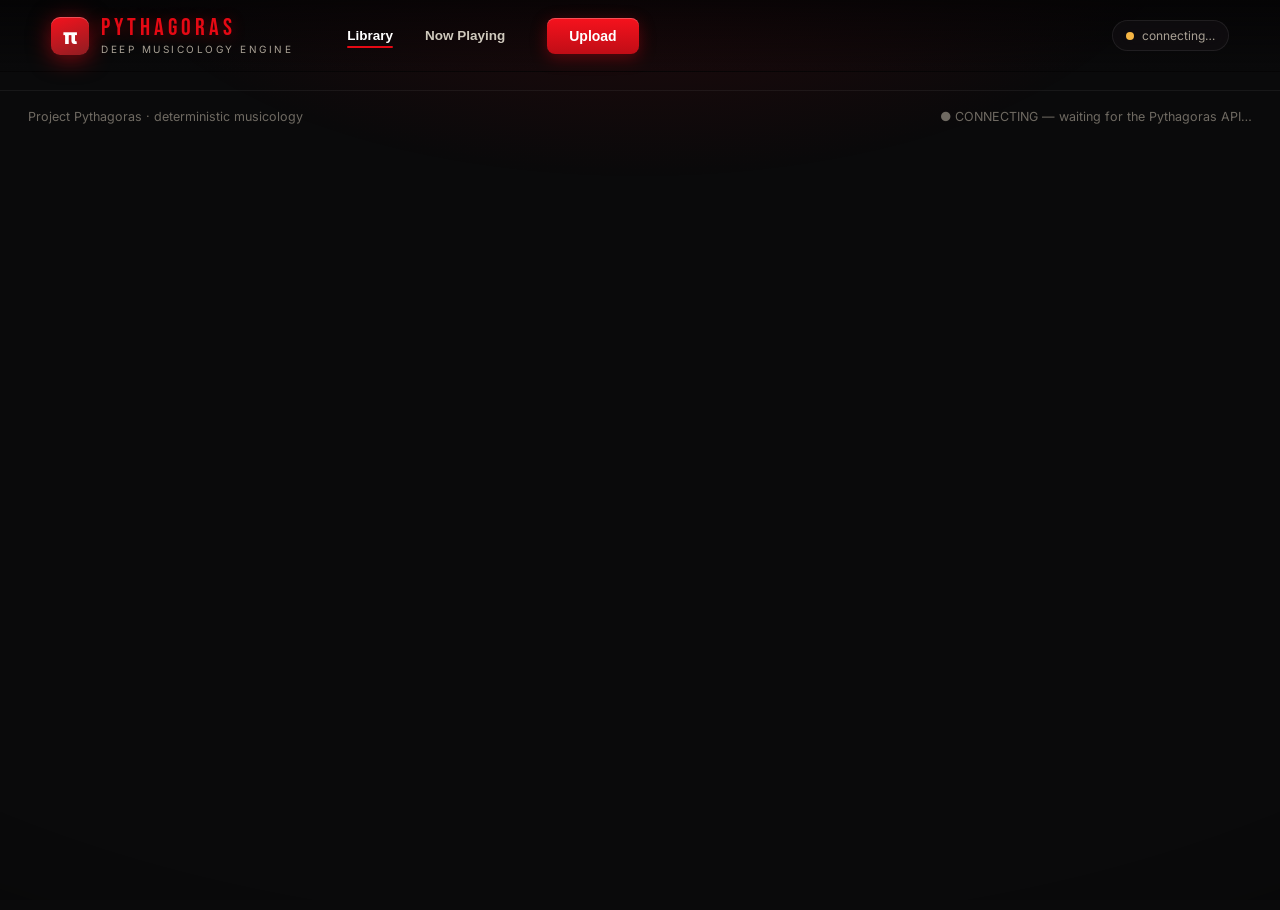
==== commit 4f9ce57d: "Commercial upgrade: security hardening, analysis fixes, customer reports, wave-2 features, live-mode" ====
--- a/frontend/index.html
+++ b/frontend/index.html
@@ -3,6 +3,8 @@
   <head>
     <meta charset="UTF-8" />
     <meta name="viewport" content="width=device-width, initial-scale=1.0" />
+    <meta name="description" content="Project Pythagoras — deterministic, zero-hallucination song analysis: tempo, key, chords, structure, vocal forensics, and a printable report." />
+    <meta name="theme-color" content="#0a0a0b" />
     <title>Project Pythagoras — Deep Musicology</title>
     <link rel="preconnect" href="https://fonts.googleapis.com" />
     <link rel="preconnect" href="https://fonts.gstatic.com" crossorigin />
@@ -62,10 +64,10 @@
             <div class="up-grid">
               <div class="up-dropzones">
                 <div id="up-audio-dz" class="dropzone">
-                  <input id="up-audio" type="file" accept=".mp3,.wav,.ogg,.flac,.m4a,.aac" hidden />
+                  <input id="up-audio" type="file" accept=".mp3,.wav,.ogg,.flac,.m4a,.aac" multiple hidden />
                   <div class="dz-idle" id="up-audio-idle">
                     <div class="dz-icon">♪</div>
-                    <div><b>Drop audio here</b><span>or click to browse · mp3 wav ogg flac m4a</span></div>
+                    <div><b>Drop audio here</b><span>one track or a whole batch · or click to browse · mp3 wav ogg flac m4a</span></div>
                   </div>
                   <div class="dz-file hidden" id="up-audio-file">
                     <canvas id="up-wave" width="300" height="64"></canvas>
@@ -75,6 +77,7 @@
                     <button id="up-audio-clear" class="dz-clear" aria-label="Remove audio">×</button>
                   </div>
                 </div>
+                <div id="up-file-list" class="up-files hidden"></div>
                 <div id="up-art-dz" class="dropzone dz-art">
                   <input id="up-artwork" type="file" accept=".jpg,.jpeg,.png,.webp" hidden />
                   <div class="dz-idle" id="up-art-idle">
@@ -103,6 +106,7 @@
               <button id="up-cancel" class="ghost-btn">Cancel</button>
               <button id="up-submit" class="cta-btn">Upload &amp; analyze</button>
             </div>
+            <p class="panel-sub" style="margin-top:10px">Title &amp; artist apply to a single file; in a batch, each file's name becomes its title and the artist applies to all.</p>
           </div>
 
           <div id="up-progress" class="hidden">
@@ -111,7 +115,23 @@
             <p class="panel-sub" id="up-prog-sub">Deterministic measurements, in order. Nothing is guessed.</p>
             <div class="pipe-bar"><div id="up-prog-fill"></div></div>
             <ol id="up-stages" class="pipe-stages"></ol>
+            <div id="up-queue" class="up-queue"></div>
             <button id="up-back" class="ghost-btn hidden" style="margin-top:18px">← Back to upload</button>
+          </div>
+        </div>
+      </div>
+
+      <!-- Track comparison modal -->
+      <div id="compare-modal" class="modal hidden">
+        <div class="modal-card cmp-card">
+          <button id="cmp-close" class="modal-x" aria-label="Close">×</button>
+          <p class="eyebrow">Compare</p>
+          <h2 id="cmp-title">Track comparison</h2>
+          <p class="panel-sub">Measured values side by side — differing rows are highlighted.</p>
+          <div id="cmp-content"></div>
+          <div class="modal-actions">
+            <button id="cmp-report" class="ghost-btn hidden">⭳ Comparison report (print / PDF)</button>
+            <button id="cmp-done" class="cta-btn">Done</button>
           </div>
         </div>
       </div>
@@ -126,15 +146,18 @@
 
     <footer id="footer">
       <span>Project Pythagoras · deterministic musicology</span>
-      <span id="footer-mode">demo telemetry</span>
+      <span id="footer-mode">● CONNECTING — waiting for the Pythagoras API…</span>
     </footer>
 
-    <script>
-      // Same-origin by default: when the API serves this page (localhost or a
-      // Codespaces forwarded URL), the API is right here. Override by setting
-      // window.PYTHAGORAS_API_BASE before this script if the API lives elsewhere.
-      window.PYTHAGORAS_API_BASE = window.PYTHAGORAS_API_BASE || window.location.origin;
-    </script>
+    <noscript><p style="padding:120px 28px 0">Project Pythagoras needs JavaScript for the player and analysis views.</p></noscript>
+    <!-- Mode: when the FastAPI backend serves this page it injects a
+         "pythagoras-served-by" meta marker into <head> (see app/main.py)
+         and src/main.js then runs LIVE-only — it retries the API until it
+         answers and never falls back to demo data. This raw file must
+         never contain the marker itself: injection is serve-time only.
+         API base overrides, in order: ?api=<url> (persisted to
+         localStorage) > localStorage pythagora_api_base >
+         window.PYTHAGORAS_API_BASE > this page's origin. -->
     <script type="module" src="./src/main.js"></script>
   </body>
 </html>
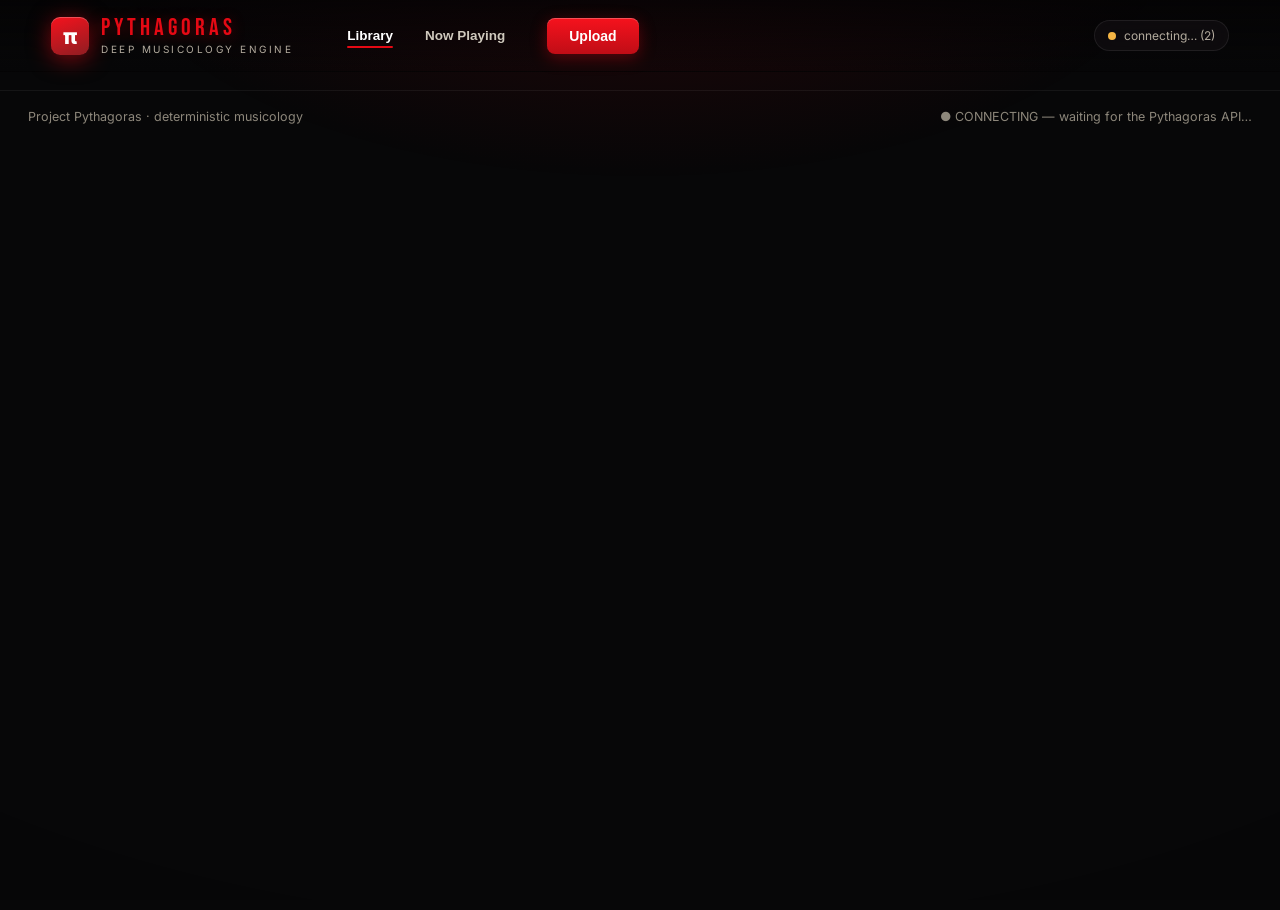
==== commit ce13c983: "Dashboard: visible project labeling + backend connect for uploads - Re-render the library after savi" ====
--- a/frontend/index.html
+++ b/frontend/index.html
@@ -56,6 +56,18 @@
       <div id="upload-modal" class="modal hidden">
         <div class="modal-card up-card">
           <button id="up-close" class="modal-x" aria-label="Close">×</button>
+
+          <div id="up-offline" class="hidden">
+            <p class="eyebrow">Ingest</p>
+            <h2>Uploads need the backend</h2>
+            <p class="panel-sub">This page is the public demo — it browses a sample library, but analyzing your own tracks runs on the Pythagoras backend. Two ways to switch uploads on:</p>
+            <p class="panel-sub"><b>On your own computer:</b> start the backend (<code>python -m uvicorn app.main:app --port 8000</code>) and open the dashboard it serves at <code>http://127.0.0.1:8000</code> — Upload works there directly.</p>
+            <p class="panel-sub"><b>Backend already running elsewhere</b> (for example a GitHub Codespace with port 8000 forwarded): paste its address below and connect. Use the <code>https://</code> address — this page can't reach a plain <code>http://127.0.0.1</code> address from here.</p>
+            <label class="up-api-label">Backend address<input id="up-api-url" type="text" inputmode="url" placeholder="https://your-backend-address" autocomplete="off" spellcheck="false" /></label>
+            <div class="modal-actions">
+              <button id="up-connect" class="cta-btn">Connect</button>
+            </div>
+          </div>
 
           <div id="up-form">
             <p class="eyebrow">Ingest</p>
--- a/frontend/styles.css
+++ b/frontend/styles.css
@@ -1,17 +1,17 @@
 /* Project Pythagoras — cinematic streaming theme (Netflix-grade, red/black night-sky) */
 
 :root {
-  --bg: #0a0a0b;
-  --bg-2: #121013;
+  --bg: #070708;
+  --bg-2: #100e10;
   --surface: rgba(22, 19, 21, 0.66);
   --surface-2: rgba(30, 26, 29, 0.72);
-  --surface-solid: #171417;
+  --surface-solid: #161416;
   --border: rgba(255, 255, 255, 0.08);
   --border-strong: rgba(255, 255, 255, 0.16);
-  --text: #f5f2ec;
-  --muted: #a8a094;
-  --faint: #6f6a62;
-  --accent: #e50914;            /* netflix red */
+  --text: #f7f4ee;
+  --muted: #b3ab9e;
+  --faint: #8d877b;
+  --accent: #e50914;            /* signal red */
   --accent-deep: #8f1d22;
   --accent-soft: rgba(229, 9, 20, 0.14);
   --amber: #f5b544;
@@ -96,6 +96,10 @@
 .api-status .dot { width: 8px; height: 8px; border-radius: 50%; background: var(--amber); }
 .api-status.ok .dot { background: var(--teal); box-shadow: 0 0 8px var(--teal); }
 .api-status.ok .label { color: var(--teal); }
+.api-status.demo .dot { background: var(--accent); box-shadow: 0 0 8px var(--accent); }
+.api-status.demo .label { color: var(--accent); }
+.api-status.connecting .dot { animation: mode-pulse 1.1s ease-in-out infinite; }
+@keyframes mode-pulse { 0%, 100% { opacity: 1; } 50% { opacity: 0.25; } }
 
 #app { position: relative; z-index: 1; max-width: 1280px; margin: 0 auto; padding: 0 28px 80px; }
 #view-detail { padding-top: 92px; }
@@ -178,7 +182,8 @@
 .track-meta { padding: 12px 14px 14px; background: linear-gradient(180deg, rgba(255,255,255,.015), transparent); }
 .track-meta h3 { margin: 0 0 4px; font-size: 15px; font-weight: 700; white-space: nowrap; overflow: hidden; text-overflow: ellipsis; }
 .track-meta .artist { margin: 0 0 10px; font-size: 13px; color: var(--muted); }
-.chip-row { display: flex; gap: 6px; flex-wrap: wrap; }
+.chip-row { display: flex; gap: 6px; flex-wrap: wrap; align-items: center; }
+.chip-label { font-size: 11px; letter-spacing: .12em; text-transform: uppercase; color: var(--muted, #a7a7ad); margin-right: 2px; }
 .chip {
   font-size: 11px; font-weight: 700; padding: 4px 9px; border-radius: 6px;
   background: rgba(255, 255, 255, 0.06); border: 1px solid transparent; color: var(--muted);
@@ -271,6 +276,8 @@
 .mood-row .mood-top b { text-transform: capitalize; }
 .mood-row .mood-top span { color: var(--muted); font-variant-numeric: tabular-nums; }
 .mood-bar { height: 8px; border-radius: 99px; background: rgba(0,0,0,.45); border: 1px solid var(--border); overflow: hidden; }
+.subgenre-block { margin-top: 18px; padding-top: 14px; border-top: 1px solid var(--border); }
+.subgenre-block h3 { margin: 0 0 8px; font-size: 13.5px; font-weight: 700; letter-spacing: 0.2px; }
 .mood-fill { height: 100%; border-radius: 99px; background: linear-gradient(90deg, var(--accent-deep), var(--accent) 55%, var(--amber)); transition: width 0.6s ease; }
 .essay { color: #d8d4c8; line-height: 1.75; font-size: 14.5px; margin: 0; }
 
@@ -400,6 +407,8 @@
 .modal-card input[type="file"] { margin-top: 6px; font-size: 13px; color: var(--muted); width: 100%; }
 .modal-actions { display: flex; justify-content: flex-end; gap: 10px; margin-top: 22px; }
 .modal-actions .ghost-btn { margin: 0; }
+#up-offline .panel-sub + .panel-sub { margin-top: 10px; }
+#up-offline code { font-size: 12px; color: var(--text); }
 
 /* ---------- Job progress panel ---------- */
 .job-panel {
@@ -529,3 +538,215 @@
   border: 1px solid rgba(245, 181, 68, 0.45); border-radius: 6px; padding: 2px 6px;
   font-variant-numeric: tabular-nums;
 }
+
+/* ================================================================
+   Premium refinement pass — motion, depth, responsive, a11y
+   ================================================================ */
+
+/* Entrance motion: views rise in; cards stagger up the row. */
+@keyframes view-in {
+  from { opacity: 0; transform: translateY(14px); }
+  to { opacity: 1; transform: none; }
+}
+@keyframes card-in {
+  from { opacity: 0; transform: translateY(16px) scale(0.98); }
+  to { opacity: 1; transform: none; }
+}
+.view:not(.hidden) { animation: view-in 0.5s cubic-bezier(0.2, 0.7, 0.3, 1) both; }
+.track-card { animation: card-in 0.55s cubic-bezier(0.2, 0.7, 0.3, 1) both; }
+.carousel .track-card:nth-child(2) { animation-delay: 0.05s; }
+.carousel .track-card:nth-child(3) { animation-delay: 0.1s; }
+.carousel .track-card:nth-child(4) { animation-delay: 0.15s; }
+.carousel .track-card:nth-child(5) { animation-delay: 0.2s; }
+.carousel .track-card:nth-child(6) { animation-delay: 0.25s; }
+.billboard { animation: view-in 0.7s cubic-bezier(0.2, 0.7, 0.3, 1) both; }
+.modal-card { animation: card-in 0.35s cubic-bezier(0.2, 0.7, 0.3, 1) both; }
+
+/* Telemetry cells + chord chips respond to touch. */
+.tele-cell { transition: transform 0.18s ease, border-color 0.18s ease; }
+.tele-cell:hover { transform: translateY(-2px); border-color: rgba(229, 9, 20, 0.35); }
+.chord-chip.active { transform: scale(1.08); }
+.seg-pill:hover { color: var(--text); border-color: rgba(255, 255, 255, 0.45); }
+
+/* Report action on the detail view. */
+.detail-actions { margin-top: 16px; display: flex; gap: 10px; flex-wrap: wrap; }
+.detail-actions .ghost-btn { margin: 0; }
+.report-btn { border-color: rgba(229, 9, 20, 0.55); color: #ffb3ab; }
+.report-btn:hover { background: var(--accent-soft); border-color: var(--accent); color: #fff; }
+
+/* Lyrics scrollbar (webkit) to match the thin-firefox one. */
+.lyrics::-webkit-scrollbar { width: 8px; }
+.lyrics::-webkit-scrollbar-thumb { background: rgba(255, 255, 255, 0.16); border-radius: 99px; }
+.lyrics::-webkit-scrollbar-track { background: transparent; }
+
+/* ---------- Small screens ---------- */
+@media (max-width: 760px) {
+  #topbar { gap: 14px; padding: 12px 16px; flex-wrap: wrap; }
+  .brand-sub { display: none; }
+  .brand-name { font-size: 20px; letter-spacing: 3px; }
+  .topnav { display: none; }
+  .api-status { padding: 6px 10px; font-size: 11px; }
+  #app { padding: 0 16px 60px; }
+  #view-detail { padding-top: 84px; }
+  .billboard { min-height: 66vh; }
+  .billboard-copy { padding: 0 20px 8vh; }
+  .billboard-copy h1 { font-size: clamp(52px, 15vw, 84px); }
+  .detail-head { flex-direction: column; align-items: flex-start; gap: 18px; }
+  .detail-cover { width: 148px; height: 148px; }
+  .detail-head h1 { font-size: 42px; }
+  .panel { padding: 18px 16px; border-radius: 14px; }
+  .transport { flex-wrap: wrap; }
+  .deck-toggle { margin-left: 0; }
+  .lyric-line .ts { min-width: 74px; font-size: 10.5px; }
+  .job-panel { left: 16px; right: 16px; width: auto; bottom: 16px; }
+  .modal { padding: 12px; }
+  .up-card { padding: 22px 18px; }
+  #footer { flex-direction: column; gap: 4px; padding: 16px; }
+}
+
+/* ---------- Reduced motion ---------- */
+@media (prefers-reduced-motion: reduce) {
+  html { scroll-behavior: auto; }
+  *, *::before, *::after {
+    animation-duration: 0.01ms !important;
+    animation-iteration-count: 1 !important;
+    transition-duration: 0.01ms !important;
+  }
+  .analyzing-pill .spinner { animation: none; }
+}
+
+/* ================================================================
+   Wave 2 — projects/sorting (F), batch queue (D), stage stepper (C),
+   suggestions (G), pitch & speed (H), EQ (I), comparison (E)
+   ================================================================ */
+
+/* Library controls: project tabs + sorting */
+.lib-controls {
+  display: flex; justify-content: space-between; align-items: center; gap: 16px;
+  flex-wrap: wrap; margin: 26px 0 4px; padding: 0 4px;
+}
+.proj-tabs { display: flex; gap: 8px; flex-wrap: wrap; align-items: center; }
+.proj-tab {
+  font-size: 12.5px; font-weight: 700; padding: 7px 14px; border-radius: 99px;
+  border: 1px solid var(--border-strong); background: rgba(0,0,0,.35); color: var(--muted);
+  cursor: pointer; transition: all 0.15s;
+}
+.proj-tab:hover { color: var(--text); border-color: rgba(255,255,255,.4); }
+.proj-tab.active { color: #fff; background: var(--accent-soft); border-color: var(--accent); }
+.proj-tab.proj-new { border-style: dashed; color: var(--amber); border-color: rgba(245,181,68,.45); }
+.proj-new-form { display: inline-flex; gap: 8px; align-items: center; }
+.proj-new-form.hidden { display: none; }
+.proj-new-form input {
+  background: rgba(0,0,0,.42); border: 1px solid var(--border-strong); border-radius: 8px;
+  color: var(--text); padding: 8px 11px; font-size: 13px;
+}
+.proj-new-form .cta-btn { padding: 8px 14px; }
+.sort-controls { display: flex; gap: 10px; align-items: center; }
+.sort-controls label { font-size: 12.5px; color: var(--faint); font-weight: 600; }
+.sort-controls select, .cmp-actions select, .org-label select {
+  background: rgba(0,0,0,.42); border: 1px solid var(--border-strong); border-radius: 8px;
+  color: var(--text); padding: 8px 10px; font-size: 13px; margin-left: 6px;
+}
+.sort-controls .ghost-btn { margin: 0; padding: 8px 13px; font-size: 12.5px; }
+.chip.proj-chip { color: var(--amber); background: rgba(245,181,68,.08); border-color: rgba(245,181,68,.25); }
+
+/* Project header (notes editor) */
+.project-head { margin-top: 18px; }
+.project-head-top { display: flex; gap: 12px; align-items: center; flex-wrap: wrap; }
+.project-name {
+  flex: 1; min-width: 220px; background: rgba(0,0,0,.42); border: 1px solid var(--border-strong);
+  border-radius: 10px; color: var(--text); padding: 10px 12px; font-size: 17px; font-weight: 750;
+}
+.project-head .ghost-btn { margin: 0; }
+.project-notes-label { display: block; margin-top: 16px; font-size: 12.5px; font-weight: 600; color: var(--muted); }
+.project-notes-label textarea, .org-label textarea {
+  width: 100%; margin-top: 6px; background: rgba(0,0,0,.42); resize: vertical;
+  border: 1px solid var(--border-strong); border-radius: 10px;
+  color: var(--text); padding: 10px 12px; font-size: 14px; font-family: var(--font);
+}
+.project-head-actions { display: flex; gap: 14px; align-items: center; margin-top: 14px; }
+.project-head-actions .player-note { margin: 0; }
+
+/* Organization panel (detail view) */
+.org-label { display: block; font-size: 13px; font-weight: 600; color: var(--muted); margin-bottom: 14px; }
+.org-label select { margin: 6px 0 0; display: block; width: 100%; }
+#org-save { margin-top: 2px; }
+
+/* Batch file list + queue cards */
+.up-files { margin: -4px 0 14px; display: grid; gap: 6px; }
+.up-files.hidden { display: none; }
+.up-file-row {
+  display: flex; align-items: center; gap: 10px; padding: 8px 12px;
+  background: rgba(0,0,0,.35); border: 1px solid var(--border); border-radius: 10px;
+  font-size: 13px; position: relative;
+}
+.up-file-name { flex: 1; white-space: nowrap; overflow: hidden; text-overflow: ellipsis; }
+.up-file-size { color: var(--faint); font-variant-numeric: tabular-nums; }
+.up-file-x { position: static; flex: none; }
+.up-queue { display: grid; gap: 12px; margin-top: 20px; }
+.q-card {
+  background: rgba(0,0,0,.35); border: 1px solid var(--border);
+  border-radius: 12px; padding: 14px 16px;
+}
+.q-top { display: flex; justify-content: space-between; gap: 12px; align-items: baseline; margin-bottom: 9px; }
+.q-top b { font-size: 14px; white-space: nowrap; overflow: hidden; text-overflow: ellipsis; }
+.q-status { font-size: 12px; color: var(--muted); white-space: nowrap; font-variant-numeric: tabular-nums; }
+.q-status.q-done { color: var(--teal); font-weight: 700; }
+.q-status.q-failed { color: #ff8a80; font-weight: 700; white-space: normal; }
+.q-bar { height: 7px; border-radius: 99px; background: rgba(0,0,0,.5); border: 1px solid var(--border); overflow: hidden; }
+.q-fill { height: 100%; border-radius: 99px; background: linear-gradient(90deg, var(--accent-deep), var(--accent) 60%, var(--amber)); transition: width 0.5s ease; }
+.q-stages { margin-top: 12px; grid-template-columns: 1fr 1fr; }
+.q-open { margin: 12px 0 0; padding: 7px 14px; font-size: 12.5px; }
+
+/* Stage stepper: skipped state (Phase C) */
+.pipe-stages li.skipped { color: var(--faint); opacity: 0.75; }
+.pipe-stages li.skipped .st-ic { border-style: dashed; border-color: rgba(255,255,255,.3); }
+.pipe-stages li.skipped .st-ic::after { content: "–"; color: var(--faint); font-weight: 800; }
+
+/* Mix suggestions (Phase G) */
+.sugg { border: 1px solid var(--border); border-left: 3px solid var(--border-strong); border-radius: 10px; padding: 12px 14px; margin-bottom: 10px; background: rgba(0,0,0,.3); }
+.sugg-high { border-left-color: var(--accent); }
+.sugg-medium { border-left-color: var(--amber); }
+.sugg-low { border-left-color: rgba(255,255,255,.25); }
+.sugg-top { display: flex; gap: 9px; align-items: center; margin-bottom: 6px; }
+.sugg-top b { font-size: 13.5px; }
+.sev-chip { text-transform: uppercase; letter-spacing: 0.8px; font-size: 10px; }
+.sev-chip.sev-high { color: #ff8a80; border-color: rgba(229,9,20,.5); background: rgba(229,9,20,.1); }
+.sev-chip.sev-medium { color: var(--amber); border-color: rgba(245,181,68,.45); background: rgba(245,181,68,.08); }
+.sugg-text { margin: 0 0 5px; font-size: 13.5px; line-height: 1.55; color: #e6e1d5; }
+.sugg-why { margin: 0; font-size: 12.5px; line-height: 1.55; color: var(--faint); }
+
+/* Pitch & speed (Phase H) */
+.fx-row { display: flex; gap: 18px; align-items: flex-end; flex-wrap: wrap; margin-bottom: 6px; }
+.fx-row label { flex: 1; min-width: 180px; font-size: 12.5px; font-weight: 600; color: var(--muted); }
+.fx-row label b { color: var(--text); float: right; font-variant-numeric: tabular-nums; }
+.fx-row input[type="range"] { width: 100%; margin-top: 8px; accent-color: var(--accent); }
+.fx-row .ghost-btn { margin: 0; }
+#adj-derived { margin-top: 4px; }
+#adj-audio { width: 100%; margin-top: 6px; }
+#adj-audio.hidden { display: none; }
+
+/* EQ (Phase I) */
+.eq-presets { display: flex; gap: 8px; flex-wrap: wrap; align-items: center; margin-bottom: 14px; }
+.eq-preset { cursor: pointer; border: 1px solid var(--border-strong); background: rgba(0,0,0,.35); color: var(--muted); }
+.eq-preset:hover { color: var(--text); }
+.eq-preset.active { color: #fff; background: var(--accent-soft); border-color: var(--accent); }
+.eq-bypass { margin-left: auto; font-size: 12.5px; font-weight: 600; color: var(--muted); display: inline-flex; gap: 6px; align-items: center; cursor: pointer; }
+#eq-curve { width: 100%; height: 150px; display: block; background: #080708; border: 1px solid rgba(255,255,255,.06); border-radius: 10px; margin-bottom: 14px; }
+.eq-band { border: 1px solid var(--border); border-radius: 10px; padding: 10px 12px; margin-bottom: 8px; background: rgba(0,0,0,.3); }
+.eq-band-head { display: flex; justify-content: space-between; margin-bottom: 6px; }
+.eq-band-head b { font-size: 13px; }
+.eq-band-head span { font-size: 11px; color: var(--faint); text-transform: uppercase; letter-spacing: 1px; }
+.eq-band label { display: flex; align-items: center; gap: 10px; font-size: 12px; color: var(--muted); font-weight: 600; margin-top: 5px; }
+.eq-band input[type="range"] { flex: 1; accent-color: var(--accent); }
+.eq-band .eq-val { min-width: 62px; text-align: right; font-variant-numeric: tabular-nums; color: var(--text); }
+
+/* Comparison (Phase E) */
+.cmp-card { max-width: 760px; }
+.cmp-actions { align-items: center; gap: 10px; }
+.cmp-actions label { font-size: 13px; font-weight: 600; color: var(--muted); }
+.cmp-actions .ghost-btn { margin: 0; }
+.cmp-table { width: 100%; border-collapse: collapse; font-size: 13.5px; margin-top: 8px; }
+.cmp-table th, .cmp-table td { text-align: left; padding: 8px 10px; border-bottom: 1px solid rgba(255,255,255,.07); }
+.cmp-table th { color: var(--muted); font-size: 12px; text-transform: uppercase; letter-spacing: 1px; }
+.cmp-table tr.diff td { background: rgba(229, 9, 20, 0.08); }
